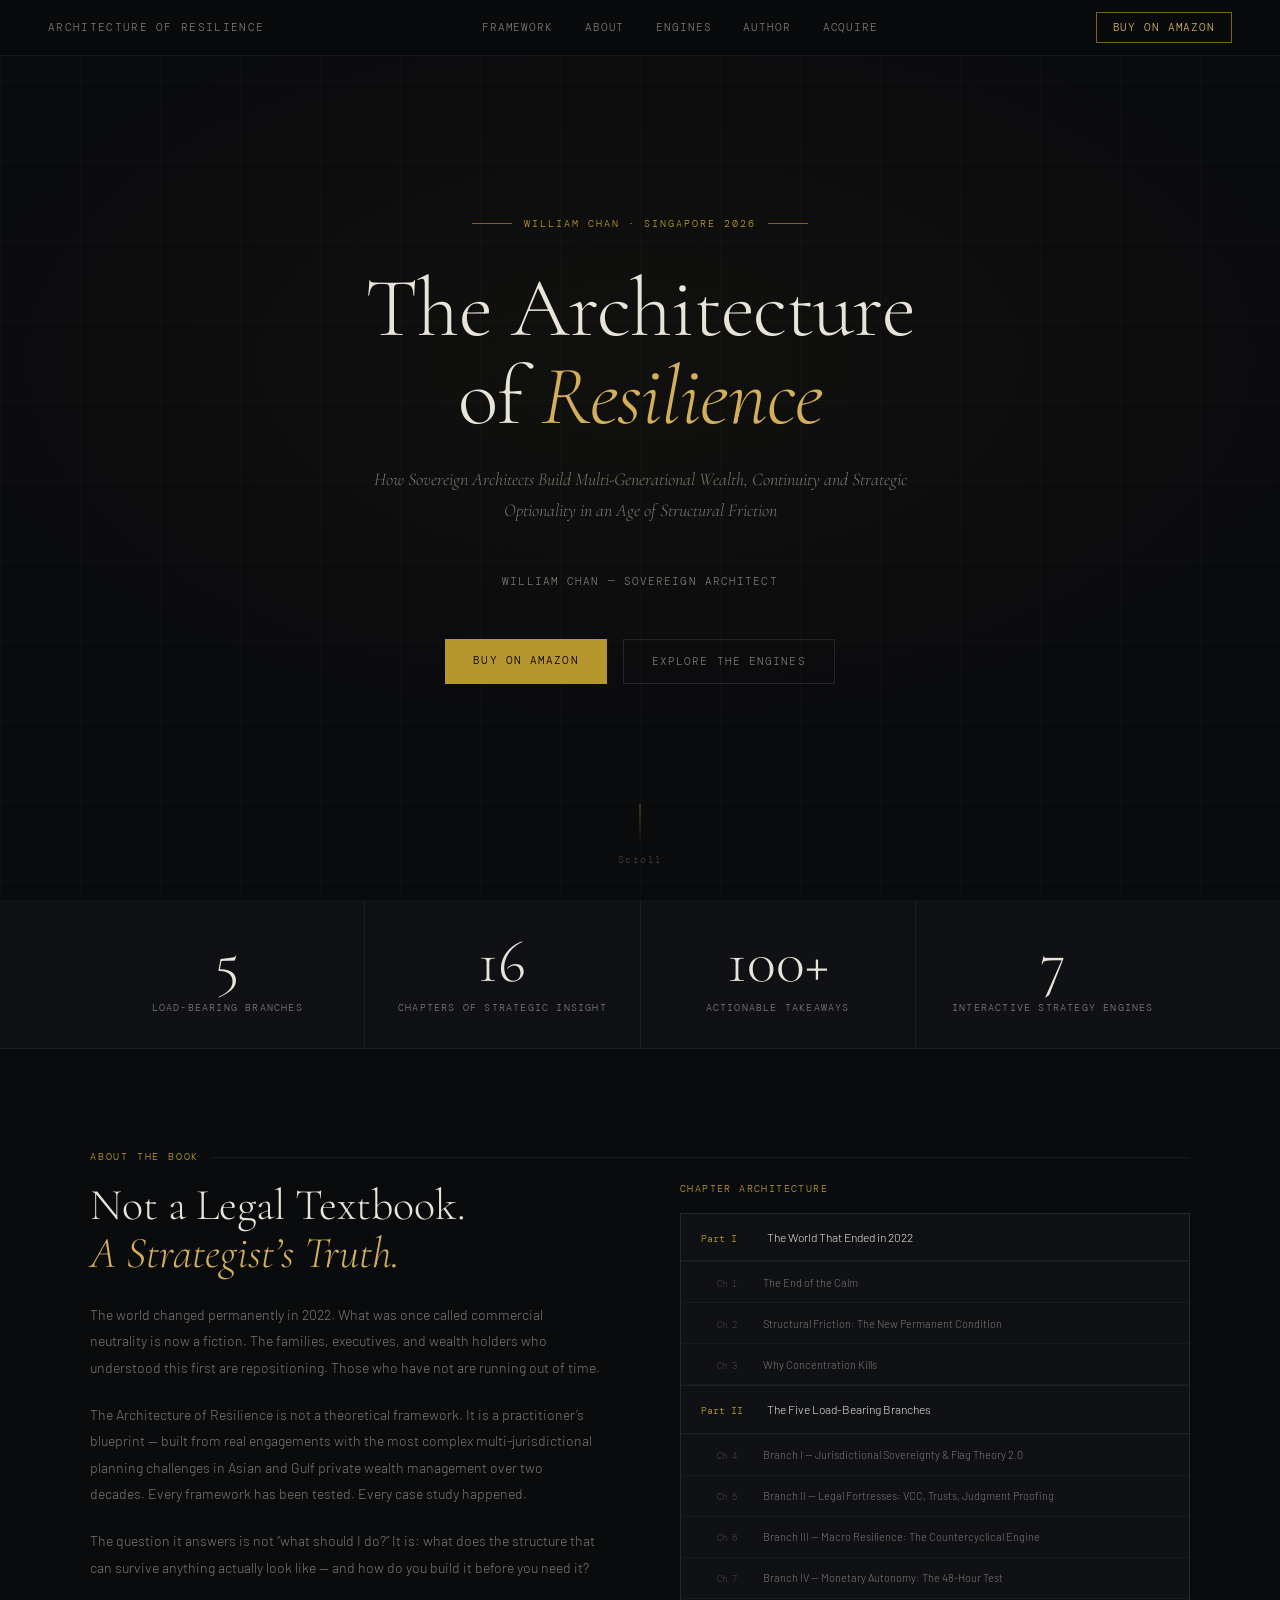
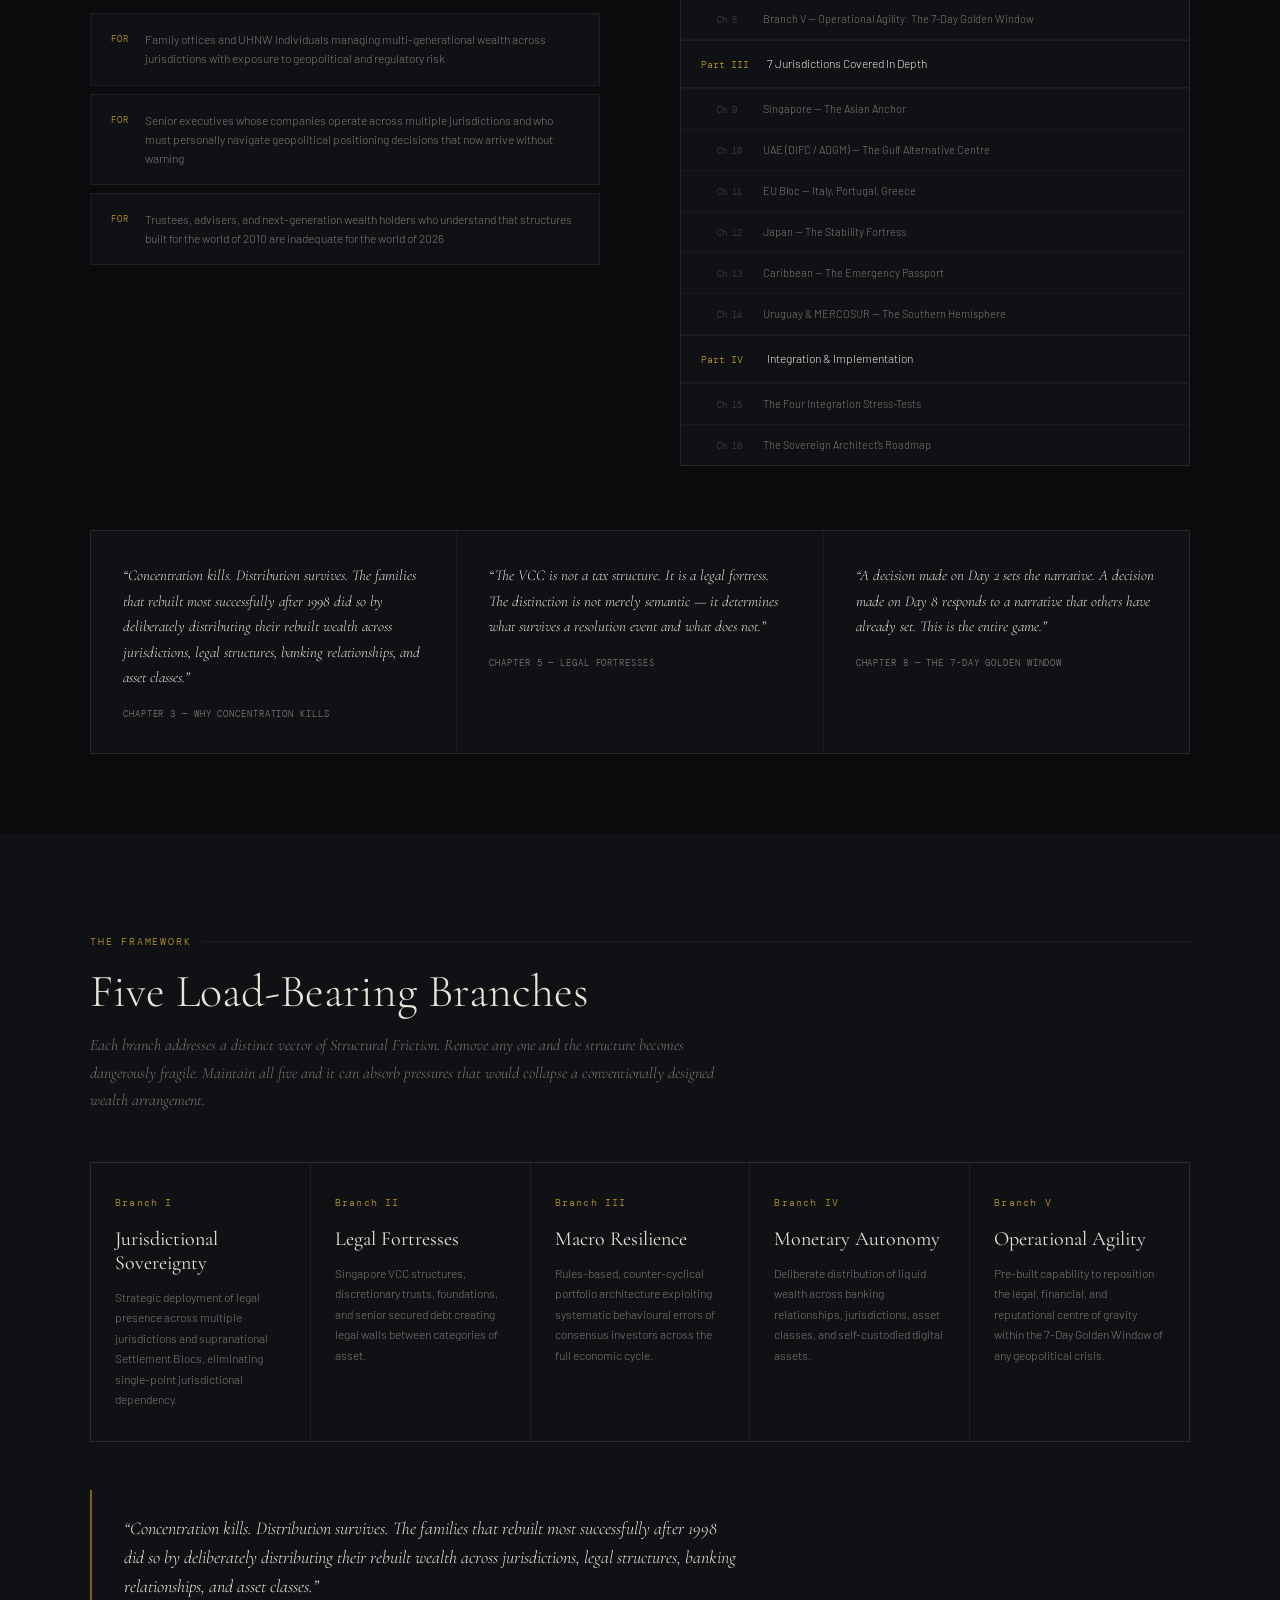
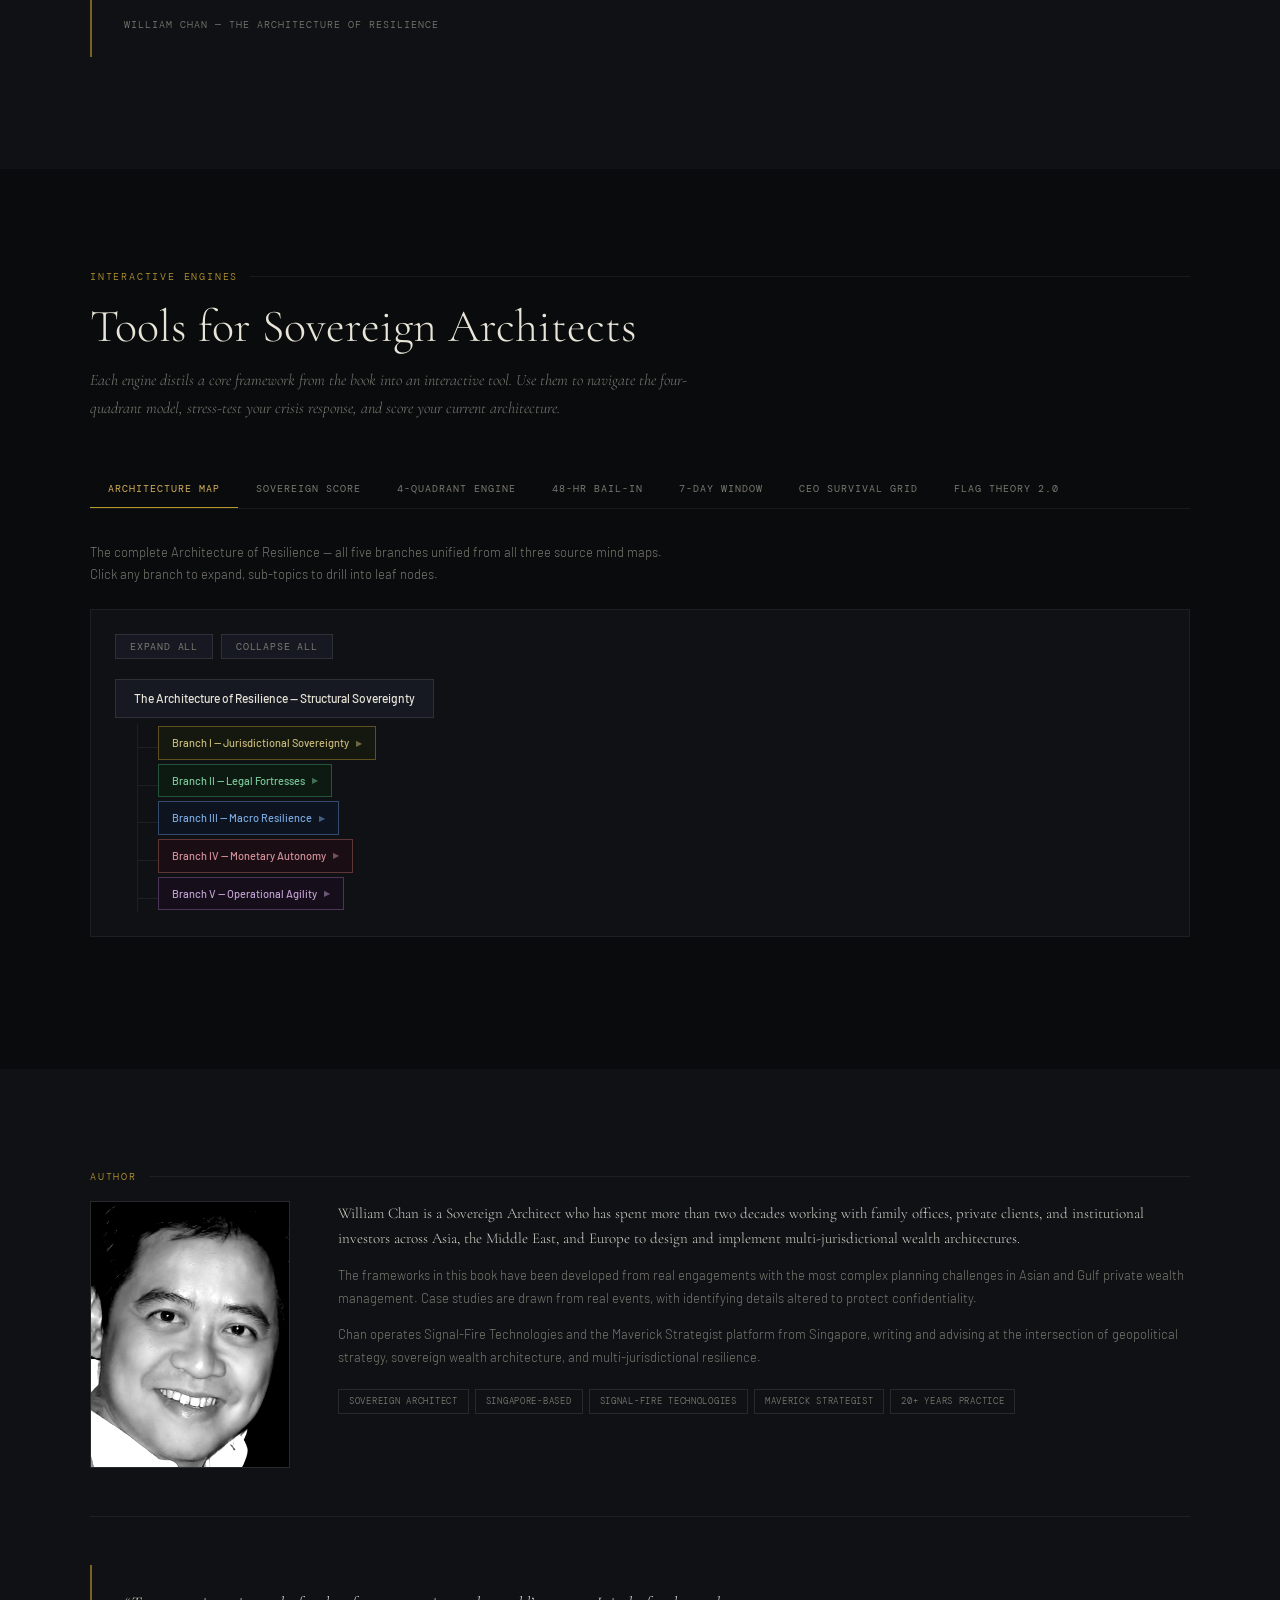
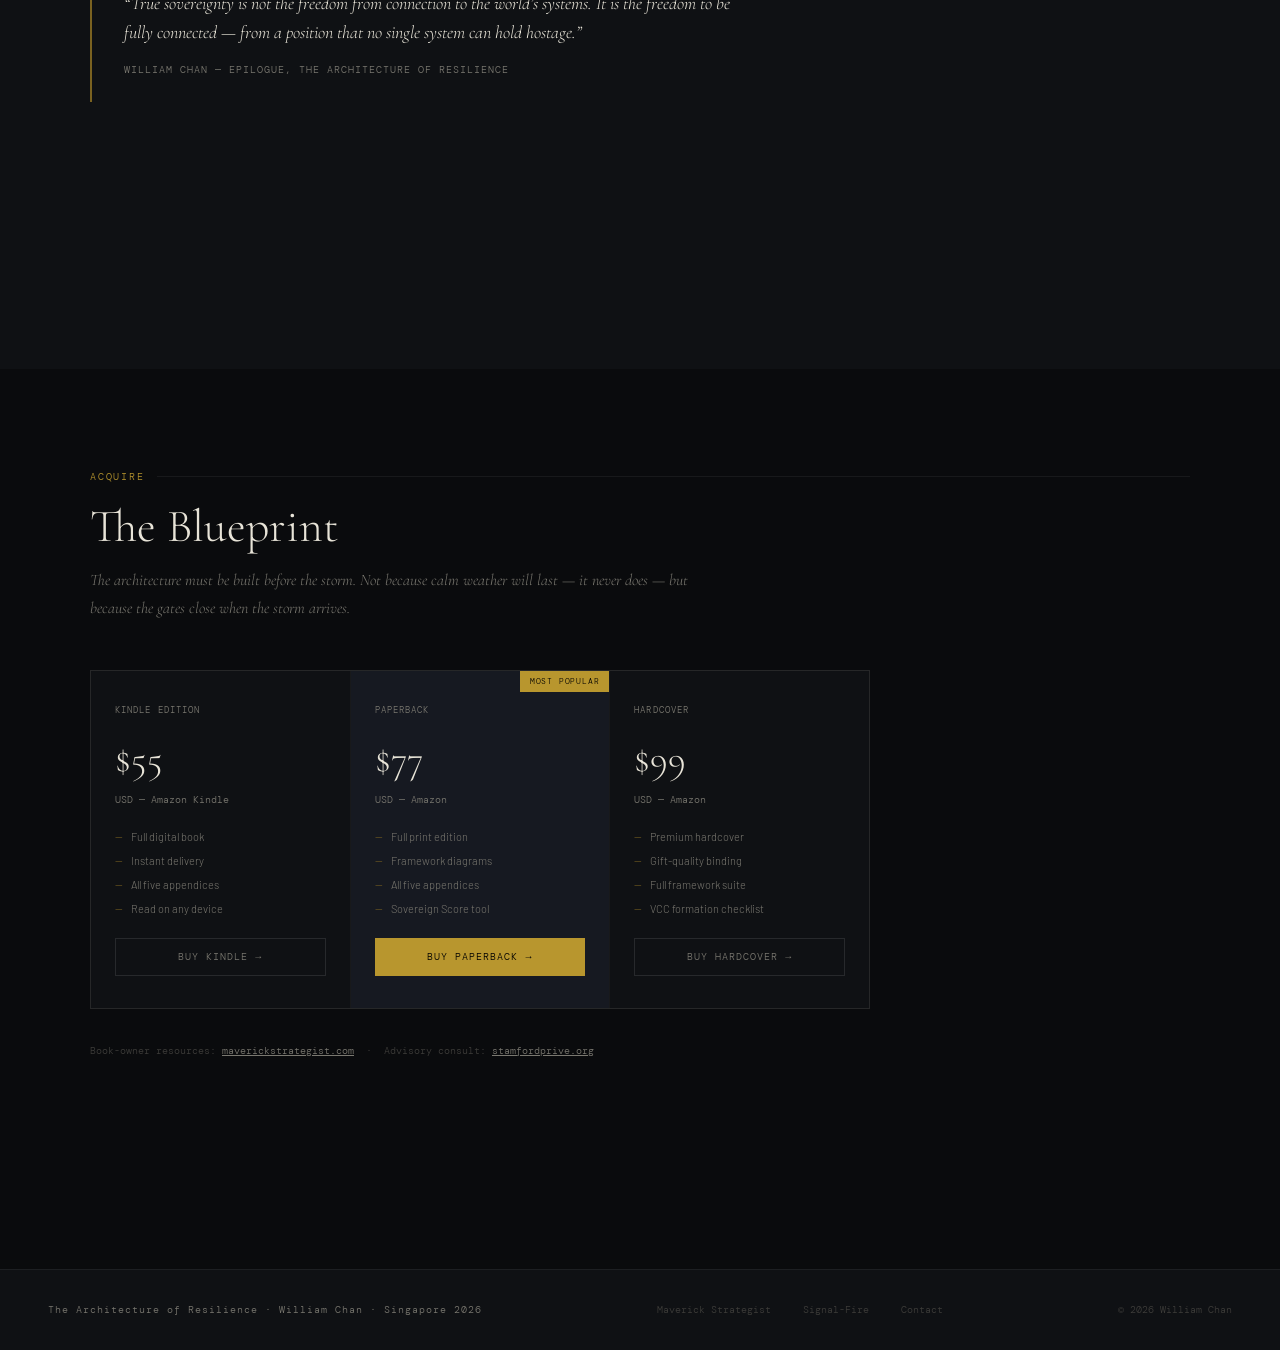
==== architecture/index.html @ 1026d4d5 "Add files via upload" ====
<!DOCTYPE html>
<html lang="en">
<head>
<meta charset="UTF-8">
<meta name="viewport" content="width=device-width, initial-scale=1.0">
<title>The Architecture of Resilience — William Chan</title>
<link href="https://fonts.googleapis.com/css2?family=Cormorant+Garamond:ital,wght@0,300;0,400;0,500;0,600;1,300;1,400&family=DM+Mono:wght@300;400;500&family=Barlow:wght@300;400;500;600&display=swap" rel="stylesheet">
<style>
:root{--bg:#0a0b0d;--surface:#0f1114;--surface2:#161921;--border:rgba(255,255,255,0.06);--border2:rgba(255,255,255,0.10);--text:#d4d0c8;--text-dim:#7a7870;--text-faint:#3e3d3a;--gold:#b8962e;--gold-dim:#7a6220;--gold-light:#d4af5a;--cream:#e8e4d8;--green-light:#3d9e68;--leaf-bg:#0d1a12;--leaf-border:#2a6a44;--leaf-text:#6ec496;--font-serif:"Cormorant Garamond",Georgia,serif;--font-mono:"DM Mono",monospace;--font-sans:"Barlow",sans-serif;}
*{box-sizing:border-box;margin:0;padding:0;}html{scroll-behavior:smooth;}
body{background:var(--bg);color:var(--text);font-family:var(--font-sans);font-weight:300;line-height:1.6;overflow-x:hidden;}
nav{position:fixed;top:0;left:0;right:0;z-index:100;display:flex;align-items:center;justify-content:space-between;padding:0 3rem;height:56px;background:rgba(10,11,13,0.94);backdrop-filter:blur(12px);border-bottom:1px solid var(--border);}
.nav-brand{font-family:var(--font-mono);font-size:11px;color:var(--text-dim);letter-spacing:0.12em;text-transform:uppercase;}
.nav-links{display:flex;gap:2rem;}
.nav-links a{font-size:11px;font-family:var(--font-mono);color:var(--text-dim);text-decoration:none;letter-spacing:0.08em;text-transform:uppercase;transition:color 0.2s;cursor:pointer;}
.nav-links a:hover,.nav-links a.active{color:var(--gold-light);}
.nav-cta{font-size:11px;font-family:var(--font-mono);background:transparent;border:0.5px solid var(--gold-dim);color:var(--gold-light);padding:6px 16px;letter-spacing:0.08em;text-transform:uppercase;cursor:pointer;transition:all 0.2s;text-decoration:none;}
.nav-cta:hover{background:var(--gold);color:#000;}
section{min-height:100vh;padding:100px 3rem 80px;}
.si{max-width:1100px;margin:0 auto;}
#hero{display:flex;align-items:center;justify-content:center;text-align:center;padding:0;position:relative;overflow:hidden;}
.hbg{position:absolute;inset:0;background:radial-gradient(ellipse 80% 60% at 50% 40%,rgba(184,150,46,0.04) 0%,transparent 70%);pointer-events:none;}
.hgrid{position:absolute;inset:0;background-image:linear-gradient(rgba(255,255,255,0.015) 1px,transparent 1px),linear-gradient(90deg,rgba(255,255,255,0.015) 1px,transparent 1px);background-size:80px 80px;pointer-events:none;}
.hc{position:relative;z-index:2;max-width:800px;padding:2rem;}
.hl{font-family:var(--font-mono);font-size:10px;letter-spacing:0.2em;color:var(--gold);text-transform:uppercase;margin-bottom:2rem;display:flex;align-items:center;justify-content:center;gap:12px;}
.hl::before,.hl::after{content:"";display:block;width:40px;height:1px;background:var(--gold-dim);}
h1.ht{font-family:var(--font-serif);font-size:clamp(42px,7vw,84px);font-weight:300;line-height:1.05;color:var(--cream);letter-spacing:-0.01em;margin-bottom:1.5rem;}
h1.ht em{font-style:italic;color:var(--gold-light);}
.hs{font-family:var(--font-serif);font-size:clamp(14px,1.8vw,18px);font-weight:300;color:var(--text-dim);line-height:1.7;max-width:600px;margin:0 auto 3rem;font-style:italic;}
.ha{font-family:var(--font-mono);font-size:11px;color:var(--text-dim);letter-spacing:0.1em;text-transform:uppercase;margin-bottom:3rem;}
.hbtns{display:flex;gap:1rem;justify-content:center;flex-wrap:wrap;}
.btn-p{font-family:var(--font-mono);font-size:11px;letter-spacing:0.1em;text-transform:uppercase;background:var(--gold);color:#000;border:none;padding:13px 28px;cursor:pointer;transition:all 0.2s;text-decoration:none;}
.btn-p:hover{background:var(--gold-light);}
.btn-g{font-family:var(--font-mono);font-size:11px;letter-spacing:0.1em;text-transform:uppercase;background:transparent;color:var(--text-dim);border:0.5px solid var(--border2);padding:13px 28px;cursor:pointer;transition:all 0.2s;text-decoration:none;}
.btn-g:hover{color:var(--text);border-color:var(--text-dim);}
.scue{position:absolute;bottom:2rem;left:50%;transform:translateX(-50%);font-family:var(--font-mono);font-size:10px;color:var(--text-faint);letter-spacing:0.15em;display:flex;flex-direction:column;align-items:center;gap:8px;cursor:pointer;}
.sline{width:1px;height:40px;background:linear-gradient(var(--gold-dim),transparent);}
.eyebrow{font-family:var(--font-mono);font-size:10px;letter-spacing:0.18em;color:var(--gold);text-transform:uppercase;margin-bottom:1rem;display:flex;align-items:center;gap:12px;}
.eyebrow::after{content:"";flex:1;height:1px;background:var(--border);}
.stitle{font-family:var(--font-serif);font-size:clamp(28px,4vw,46px);font-weight:300;color:var(--cream);line-height:1.1;margin-bottom:1rem;}
.ssub{font-family:var(--font-serif);font-size:16px;font-weight:300;font-style:italic;color:var(--text-dim);line-height:1.7;max-width:640px;margin-bottom:3rem;}
#branches{background:var(--surface);}
.bgrid{display:grid;grid-template-columns:repeat(auto-fit,minmax(200px,1fr));gap:1px;background:var(--border);border:1px solid var(--border);}
.bc{background:var(--surface);padding:2rem 1.5rem;transition:background 0.2s;}
.bc:hover{background:var(--surface2);}
.bnum{font-family:var(--font-mono);font-size:10px;color:var(--gold);letter-spacing:0.12em;margin-bottom:1rem;}
.bname{font-family:var(--font-serif);font-size:20px;font-weight:400;color:var(--cream);margin-bottom:0.75rem;line-height:1.2;}
.bdesc{font-size:12px;color:var(--text-dim);line-height:1.7;}
#engines{background:var(--bg);}
.etabs{display:flex;gap:0;margin-bottom:0;border-bottom:1px solid var(--border);overflow-x:auto;}
.etab{font-family:var(--font-mono);font-size:10px;letter-spacing:0.1em;text-transform:uppercase;padding:12px 18px;background:transparent;border:none;color:var(--text-dim);cursor:pointer;white-space:nowrap;border-bottom:2px solid transparent;margin-bottom:-1px;transition:all 0.18s;}
.etab:hover{color:var(--text);}
.etab.active{color:var(--gold-light);border-bottom-color:var(--gold);}
.epanel{display:none;padding:2rem 0;}
.epanel.active{display:block;}
.edesc{font-size:13px;color:var(--text-dim);margin-bottom:1.5rem;max-width:600px;line-height:1.7;}
.mmw{background:var(--surface);border:1px solid var(--border);padding:1.5rem;}
.mmc{display:flex;gap:8px;margin-bottom:1.25rem;}
.mmb{font-family:var(--font-mono);font-size:10px;letter-spacing:0.08em;text-transform:uppercase;padding:5px 14px;background:var(--surface2);border:0.5px solid var(--border2);color:var(--text-dim);cursor:pointer;transition:all 0.15s;}
.mmb:hover{color:var(--text);}
.mmr{display:inline-flex;align-items:center;background:var(--surface2);border:0.5px solid var(--border2);color:var(--cream);font-family:var(--font-sans);font-size:12px;font-weight:500;padding:9px 18px;margin-bottom:6px;}
.mmbr{margin-left:22px;border-left:1px solid rgba(255,255,255,0.06);display:flex;flex-direction:column;}
.br{display:flex;align-items:flex-start;margin:2px 0;}
.hc2{width:20px;height:22px;border-bottom:1px solid rgba(255,255,255,0.06);flex-shrink:0;}
.bb2{display:flex;flex-direction:column;flex:1;}
.bl2{display:inline-flex;align-items:center;gap:7px;padding:7px 13px;font-size:11px;font-weight:500;cursor:pointer;user-select:none;border:0.5px solid transparent;transition:filter 0.15s;align-self:flex-start;white-space:nowrap;}
.bl2:hover{filter:brightness(1.12);}
.chev{font-size:8px;transition:transform 0.2s;opacity:0.5;flex-shrink:0;}
.bl2.open .chev,.sl2.open .chev{transform:rotate(90deg);}
.subs2{display:none;flex-direction:column;margin-left:12px;margin-top:2px;}
.subs2.open{display:flex;}
.sr2{display:flex;align-items:flex-start;margin:2px 0;}
.sc3{width:18px;height:20px;border-bottom:1px solid rgba(255,255,255,0.05);flex-shrink:0;}
.sb2{display:flex;flex-direction:column;flex:1;}
.sl2{display:inline-flex;align-items:center;gap:6px;padding:5px 11px;font-size:11px;font-weight:400;cursor:pointer;user-select:none;border:0.5px solid transparent;transition:opacity 0.15s;align-self:flex-start;white-space:nowrap;opacity:0.85;}
.sl2:hover{opacity:1;}
.lv{display:none;flex-direction:column;margin-left:10px;margin-top:2px;border-left:1px solid #2a6a44;}
.lv.open{display:flex;}
.lr{display:flex;align-items:center;margin:1px 0;}
.lc{width:14px;height:16px;border-bottom:1px solid #2a6a44;flex-shrink:0;}
.ln{background:#0d1a12;color:#6ec496;border:0.5px solid #2a6a44;padding:4px 10px;font-size:10px;font-family:var(--font-mono);white-space:nowrap;}
.ln:hover{background:#162a1e;}
.dgrid{display:grid;grid-template-columns:repeat(auto-fit,minmax(300px,1fr));gap:1px;background:var(--border);border:1px solid var(--border);}
.db{background:var(--surface);padding:1.5rem;}
.dbt{font-family:var(--font-mono);font-size:10px;letter-spacing:0.12em;text-transform:uppercase;color:var(--gold);margin-bottom:1rem;padding-bottom:0.5rem;border-bottom:1px solid var(--border);}
.di{margin-bottom:14px;}
.dil{font-size:11px;color:var(--text-dim);line-height:1.5;margin-bottom:5px;}
.sbw{display:flex;gap:2px;}
.sb3{width:22px;height:22px;font-size:9px;font-family:var(--font-mono);background:var(--surface2);border:0.5px solid var(--border);color:var(--text-dim);cursor:pointer;transition:all 0.12s;}
.sb3:hover{background:var(--surface);color:var(--text);}
.sb3.sel{background:var(--gold);color:#000;border-color:var(--gold);}
.dfooter{margin-top:1.5rem;padding:1.25rem 1.5rem;background:var(--surface);border:1px solid var(--border);display:flex;align-items:flex-start;justify-content:space-between;flex-wrap:wrap;gap:1rem;}
.dtotal{font-family:var(--font-mono);font-size:13px;color:var(--cream);}
.tbar{height:3px;background:var(--border);margin-top:0.75rem;overflow:hidden;width:100%;max-width:320px;}
.tfill{height:100%;background:var(--gold);transition:width 0.4s;width:0%;}
.dtier{font-family:var(--font-mono);font-size:10px;color:var(--text-dim);margin-top:6px;max-width:400px;line-height:1.5;}
.dreset{font-family:var(--font-mono);font-size:10px;letter-spacing:0.08em;text-transform:uppercase;padding:6px 14px;background:transparent;border:0.5px solid var(--border);color:var(--text-dim);cursor:pointer;}
.dreset:hover{color:var(--text);}
.qgrid{display:grid;grid-template-columns:1fr 1fr;gap:1px;background:var(--border);border:1px solid var(--border);max-width:560px;}
.qc{background:var(--surface);padding:1.25rem;cursor:pointer;position:relative;}
.qc:hover,.qc.qa{background:var(--surface2);}
.ql{font-family:var(--font-mono);font-size:9px;letter-spacing:0.1em;text-transform:uppercase;color:var(--text-dim);margin-bottom:0.4rem;}
.qt{font-family:var(--font-serif);font-size:17px;font-weight:400;color:var(--cream);margin-bottom:0.4rem;}
.qd{font-size:11px;color:var(--text-dim);line-height:1.6;display:none;margin-top:0.5rem;}
.qc.qa .qd{display:block;}
.qdot{position:absolute;top:0.75rem;right:0.75rem;width:7px;height:7px;border-radius:50%;background:var(--border2);}
.qc.qa .qdot{background:var(--gold);}
.stbl{margin-top:1.5rem;border:1px solid var(--border);width:100%;border-collapse:collapse;}
.stbl th,.stbl td{padding:8px 12px;font-size:11px;text-align:left;border-bottom:1px solid var(--border);}
.stbl th{font-family:var(--font-mono);font-size:9px;letter-spacing:0.1em;text-transform:uppercase;color:var(--text-dim);background:var(--surface);}
.stbl tr:last-child td{border-bottom:none;}
.sg{color:#3d9e68;}.sa{color:#c8961e;}.sr{color:#b84040;}
.tline{display:flex;flex-direction:column;position:relative;padding-left:2.5rem;}
.tline::before{content:"";position:absolute;left:0;top:0;bottom:0;width:1px;background:var(--border);}
.ti{position:relative;padding:1.25rem 0 1.25rem 1.5rem;border-bottom:1px solid var(--border);cursor:pointer;}
.ti:last-child{border-bottom:none;}
.tdot{position:absolute;left:-2.5rem;top:1.5rem;width:8px;height:8px;background:var(--surface);border:1px solid var(--border2);}
.ti.ta .tdot{background:var(--gold);border-color:var(--gold);}
.ttime{font-family:var(--font-mono);font-size:10px;color:var(--gold);letter-spacing:0.1em;margin-bottom:0.4rem;}
.ttitle{font-size:13px;font-weight:500;color:var(--cream);}
.tbody2{font-size:12px;color:var(--text-dim);line-height:1.7;max-width:560px;display:none;margin-top:0.5rem;}
.tact{margin-top:0.75rem;font-size:11px;font-family:var(--font-mono);color:var(--gold-light);display:none;padding:0.75rem;background:rgba(184,150,46,0.06);border-left:2px solid var(--gold-dim);}
.ti.ta .tbody2,.ti.ta .tact{display:block;}
.wrow{display:flex;gap:1px;background:var(--border);border:1px solid var(--border);overflow-x:auto;}
.dc{flex:1;min-width:90px;background:var(--surface);padding:1rem 0.75rem;cursor:pointer;transition:background 0.15s;}
.dc:hover,.dc.da{background:var(--surface2);}
.dnum{font-family:var(--font-mono);font-size:9px;color:var(--text-dim);letter-spacing:0.1em;text-transform:uppercase;margin-bottom:0.5rem;}
.dph{font-size:11px;font-weight:500;color:var(--text);line-height:1.4;}
.dcost{font-family:var(--font-mono);font-size:9px;margin-top:0.5rem;}
.wdet{padding:1.25rem 1.5rem;background:var(--surface);border:1px solid var(--border);border-top:none;min-height:80px;}
.wdt{font-size:13px;font-weight:500;color:var(--cream);margin-bottom:0.5rem;}
.wdb{font-size:12px;color:var(--text-dim);line-height:1.7;}
.cgrid{display:grid;grid-template-columns:1fr 1fr;gap:1px;background:var(--border);border:1px solid var(--border);max-width:580px;}
.cq{background:var(--surface);padding:1.25rem;cursor:pointer;transition:background 0.15s;}
.cq:hover,.cq.ca{background:var(--surface2);}
.cqt{font-family:var(--font-mono);font-size:9px;letter-spacing:0.1em;text-transform:uppercase;color:var(--text-dim);margin-bottom:0.4rem;}
.cqn{font-family:var(--font-serif);font-size:16px;font-weight:400;color:var(--cream);margin-bottom:0.4rem;}
.cqa{font-size:11px;color:var(--text-dim);line-height:1.5;display:none;margin-top:0.5rem;}
.cq.ca .cqa{display:block;}
.fwrap{display:grid;grid-template-columns:repeat(auto-fit,minmax(180px,1fr));gap:1px;background:var(--border);border:1px solid var(--border);}
.fi{background:var(--surface);padding:1.25rem;cursor:pointer;transition:background 0.15s;}
.fi:hover,.fi.fa{background:var(--surface2);}
.fp{font-family:var(--font-mono);font-size:9px;color:var(--gold);letter-spacing:0.1em;text-transform:uppercase;margin-bottom:0.5rem;}
.fn{font-size:13px;font-weight:500;color:var(--cream);margin-bottom:0.25rem;}
.fd{font-size:11px;color:var(--text-dim);line-height:1.6;display:none;margin-top:0.5rem;}
.fi.fa .fd{display:block;}
.fs{font-family:var(--font-mono);font-size:9px;color:var(--text-faint);margin-top:0.5rem;}
.qb{border-left:2px solid var(--gold-dim);padding:1.5rem 2rem;margin:2rem 0;background:var(--surface);max-width:680px;}
.qt2{font-family:var(--font-serif);font-size:18px;font-weight:300;font-style:italic;color:var(--cream);line-height:1.6;}
.qa2{font-family:var(--font-mono);font-size:10px;color:var(--text-dim);letter-spacing:0.1em;text-transform:uppercase;margin-top:1rem;}
#about{background:var(--surface);}
.agrid{display:grid;grid-template-columns:200px 1fr;gap:3rem;align-items:start;}
.aphoto{width:200px;height:267px;object-fit:cover;object-position:center 8%;filter:grayscale(100%) contrast(1.05);border:1px solid var(--border2);display:block;}
.abody p{font-size:13px;color:var(--text-dim);line-height:1.8;margin-bottom:0.75rem;}
.abody p:first-child{font-size:15px;font-family:var(--font-serif);color:var(--text);line-height:1.7;}
.creds{display:flex;flex-wrap:wrap;gap:6px;margin-top:1.25rem;}
.cred{font-family:var(--font-mono);font-size:9px;letter-spacing:0.08em;padding:4px 10px;border:0.5px solid var(--border2);color:var(--text-dim);text-transform:uppercase;}
#purchase{background:var(--bg);}
.pgrid{display:grid;grid-template-columns:repeat(3,1fr);gap:1px;background:var(--border);border:1px solid var(--border);margin-bottom:2rem;max-width:780px;}
.pt{background:var(--surface);padding:2rem 1.5rem;position:relative;}
.pt.feat{background:var(--surface2);}
.pt.feat::before{content:"MOST POPULAR";position:absolute;top:0;right:0;font-family:var(--font-mono);font-size:8px;letter-spacing:0.1em;color:#000;background:var(--gold);padding:4px 10px;}
.pformat{font-family:var(--font-mono);font-size:9px;letter-spacing:0.12em;text-transform:uppercase;color:var(--text-dim);margin-bottom:0.75rem;}
.pprice{font-family:var(--font-serif);font-size:38px;font-weight:300;color:var(--cream);margin-bottom:0.15rem;}
.pcurr{font-family:var(--font-mono);font-size:10px;color:var(--text-dim);}
.pfeats{margin:1.25rem 0;display:flex;flex-direction:column;gap:0.4rem;}
.pfeat{font-size:11px;color:var(--text-dim);display:flex;gap:8px;align-items:flex-start;}
.pfeat::before{content:"—";color:var(--gold-dim);flex-shrink:0;}
.pcta{display:block;width:100%;font-family:var(--font-mono);font-size:10px;letter-spacing:0.1em;text-transform:uppercase;padding:10px;background:transparent;border:0.5px solid var(--border2);color:var(--text-dim);cursor:pointer;transition:all 0.2s;margin-top:1rem;text-decoration:none;text-align:center;}
.pcta:hover{color:var(--gold-light);border-color:var(--gold-dim);}
.pt.feat .pcta{background:var(--gold);color:#000;border-color:var(--gold);}
.pt.feat .pcta:hover{background:var(--gold-light);}
footer{background:var(--surface);border-top:1px solid var(--border);padding:2rem 3rem;display:flex;align-items:center;justify-content:space-between;flex-wrap:wrap;gap:1rem;}
.fb{font-family:var(--font-mono);font-size:10px;color:var(--text-dim);letter-spacing:0.1em;}
.flinks{display:flex;gap:2rem;}
.flinks a{font-family:var(--font-mono);font-size:10px;color:var(--text-faint);text-decoration:none;transition:color 0.15s;}
.flinks a:hover{color:var(--text-dim);}
.fc{font-family:var(--font-mono);font-size:10px;color:var(--text-faint);}
.divider{height:1px;background:var(--border);margin:3rem 0;}
.axlabel{font-family:var(--font-mono);font-size:9px;color:var(--text-faint);letter-spacing:0.1em;text-transform:uppercase;}
@media(max-width:768px){nav{padding:0 1.2rem;}.nav-links{gap:0.75rem;font-size:9px;}section{padding:90px 1.2rem 60px;}.agrid{grid-template-columns:1fr;}.pgrid{grid-template-columns:1fr;}}
</style>
</head>
<body>
<nav>
  <div class="nav-brand">Architecture of Resilience</div>
  <div class="nav-links">
    <a onclick="goTo('branches')">Framework</a><a href="#" onclick="document.querySelector('[id=about]') && document.querySelector('[id=about]').scrollIntoView({behavior:'smooth'});return false;">About</a>
    <a onclick="goTo('engines')">Engines</a>
    <a onclick="goTo('about')">Author</a>
    <a onclick="goTo('purchase')">Acquire</a>
  </div>
  <a class="nav-cta" href="https://us.amazon.com/dp/B0H3K8H4VQ" target="_blank">Buy on Amazon</a>
</nav>

<section id="hero">
  <div class="hbg"></div><div class="hgrid"></div>
  <div class="hc">
    <div class="hl">William Chan &middot; Singapore 2026</div>
    <h1 class="ht">The Architecture<br>of <em>Resilience</em></h1>
    <p class="hs">How Sovereign Architects Build Multi-Generational Wealth, Continuity and Strategic Optionality in an Age of Structural Friction</p>
    <div class="ha">William Chan &mdash; Sovereign Architect</div>
    <div class="hbtns">
      <a class="btn-p" href="https://us.amazon.com/dp/B0H3K8H4VQ" target="_blank">Buy on Amazon</a>
      <a class="btn-g" href="#engines" onclick="goTo('engines');return false;">Explore the Engines</a>
    </div>
  </div>
  <div class="scue" onclick="goTo('branches')"><div class="sline"></div><span>Scroll</span></div>
</section>

<!-- STATS BAR -->
<div style="background:var(--surface);border-bottom:1px solid var(--border);">
  <div style="max-width:1100px;margin:0 auto;display:grid;grid-template-columns:repeat(4,1fr);gap:1px;background:var(--border);">
    <div style="background:var(--surface);padding:2rem 1.5rem;text-align:center;">
      <div style="font-family:var(--font-serif);font-size:clamp(40px,5vw,60px);font-weight:300;color:var(--cream);line-height:1;">5</div>
      <div style="font-family:var(--font-mono);font-size:10px;letter-spacing:0.12em;text-transform:uppercase;color:var(--text-dim);margin-top:0.5rem;">Load-Bearing Branches</div>
    </div>
    <div style="background:var(--surface);padding:2rem 1.5rem;text-align:center;">
      <div style="font-family:var(--font-serif);font-size:clamp(40px,5vw,60px);font-weight:300;color:var(--cream);line-height:1;">16</div>
      <div style="font-family:var(--font-mono);font-size:10px;letter-spacing:0.12em;text-transform:uppercase;color:var(--text-dim);margin-top:0.5rem;">Chapters of Strategic Insight</div>
    </div>
    <div style="background:var(--surface);padding:2rem 1.5rem;text-align:center;">
      <div style="font-family:var(--font-serif);font-size:clamp(40px,5vw,60px);font-weight:300;color:var(--cream);line-height:1;">100+</div>
      <div style="font-family:var(--font-mono);font-size:10px;letter-spacing:0.12em;text-transform:uppercase;color:var(--text-dim);margin-top:0.5rem;">Actionable Takeaways</div>
    </div>
    <div style="background:var(--surface);padding:2rem 1.5rem;text-align:center;">
      <div style="font-family:var(--font-serif);font-size:clamp(40px,5vw,60px);font-weight:300;color:var(--cream);line-height:1;">7</div>
      <div style="font-family:var(--font-mono);font-size:10px;letter-spacing:0.12em;text-transform:uppercase;color:var(--text-dim);margin-top:0.5rem;">Interactive Strategy Engines</div>
    </div>
  </div>
</div>

<!-- ABOUT THE BOOK -->
<section style="background:var(--bg);padding:100px 3rem 80px;">
  <div class="si">
    <div class="eyebrow">About the Book</div>
    <div style="display:grid;grid-template-columns:1fr 1fr;gap:5rem;align-items:start;">
      <div>
        <h2 style="font-family:var(--font-serif);font-size:clamp(28px,4vw,44px);font-weight:300;color:var(--cream);line-height:1.1;margin-bottom:1.5rem;">Not a Legal Textbook.<br><em style="font-style:italic;color:var(--gold-light);">A Strategist&rsquo;s Truth.</em></h2>
        <p style="font-size:14px;color:var(--text-dim);line-height:1.9;margin-bottom:1.25rem;">The world changed permanently in 2022. What was once called commercial neutrality is now a fiction. The families, executives, and wealth holders who understood this first are repositioning. Those who have not are running out of time.</p>
        <p style="font-size:14px;color:var(--text-dim);line-height:1.9;margin-bottom:1.25rem;">The Architecture of Resilience is not a theoretical framework. It is a practitioner&rsquo;s blueprint &mdash; built from real engagements with the most complex multi-jurisdictional planning challenges in Asian and Gulf private wealth management over two decades. Every framework has been tested. Every case study happened.</p>
        <p style="font-size:14px;color:var(--text-dim);line-height:1.9;margin-bottom:2rem;">The question it answers is not &ldquo;what should I do?&rdquo; It is: what does the structure that can survive anything actually look like &mdash; and how do you build it before you need it?</p>
        <div style="display:flex;flex-direction:column;gap:8px;">
          <div style="display:flex;align-items:flex-start;gap:1rem;padding:1rem 1.25rem;background:var(--surface);border:1px solid var(--border);">
            <span style="font-family:var(--font-mono);font-size:9px;color:var(--gold);letter-spacing:0.1em;text-transform:uppercase;flex-shrink:0;margin-top:2px;">For</span>
            <span style="font-size:12px;color:var(--text-dim);line-height:1.6;">Family offices and UHNW individuals managing multi-generational wealth across jurisdictions with exposure to geopolitical and regulatory risk</span>
          </div>
          <div style="display:flex;align-items:flex-start;gap:1rem;padding:1rem 1.25rem;background:var(--surface);border:1px solid var(--border);">
            <span style="font-family:var(--font-mono);font-size:9px;color:var(--gold);letter-spacing:0.1em;text-transform:uppercase;flex-shrink:0;margin-top:2px;">For</span>
            <span style="font-size:12px;color:var(--text-dim);line-height:1.6;">Senior executives whose companies operate across multiple jurisdictions and who must personally navigate geopolitical positioning decisions that now arrive without warning</span>
          </div>
          <div style="display:flex;align-items:flex-start;gap:1rem;padding:1rem 1.25rem;background:var(--surface);border:1px solid var(--border);">
            <span style="font-family:var(--font-mono);font-size:9px;color:var(--gold);letter-spacing:0.1em;text-transform:uppercase;flex-shrink:0;margin-top:2px;">For</span>
            <span style="font-size:12px;color:var(--text-dim);line-height:1.6;">Trustees, advisers, and next-generation wealth holders who understand that structures built for the world of 2010 are inadequate for the world of 2026</span>
          </div>
        </div>
      </div>
      <div>
        <div style="font-family:var(--font-mono);font-size:10px;letter-spacing:0.14em;text-transform:uppercase;color:var(--gold);margin-bottom:1rem;">Chapter Architecture</div>
        <div style="display:flex;flex-direction:column;gap:1px;background:var(--border);border:1px solid var(--border);">
          <div style="background:var(--surface);padding:0.85rem 1.25rem;display:flex;gap:1rem;align-items:baseline;border-bottom:1px solid var(--border);">
            <span style="font-family:var(--font-mono);font-size:10px;color:var(--gold);flex-shrink:0;min-width:50px;">Part I</span>
            <span style="font-size:12px;color:var(--cream);">The World That Ended in 2022</span>
          </div>
          <div style="background:var(--surface);padding:0.7rem 1.25rem 0.7rem 2.25rem;display:flex;gap:1rem;align-items:baseline;">
            <span style="font-family:var(--font-mono);font-size:9px;color:var(--text-faint);flex-shrink:0;min-width:30px;">Ch 1</span>
            <span style="font-size:11px;color:var(--text-dim);">The End of the Calm</span>
          </div>
          <div style="background:var(--surface);padding:0.7rem 1.25rem 0.7rem 2.25rem;display:flex;gap:1rem;align-items:baseline;">
            <span style="font-family:var(--font-mono);font-size:9px;color:var(--text-faint);flex-shrink:0;min-width:30px;">Ch 2</span>
            <span style="font-size:11px;color:var(--text-dim);">Structural Friction: The New Permanent Condition</span>
          </div>
          <div style="background:var(--surface);padding:0.7rem 1.25rem 0.7rem 2.25rem;display:flex;gap:1rem;align-items:baseline;">
            <span style="font-family:var(--font-mono);font-size:9px;color:var(--text-faint);flex-shrink:0;min-width:30px;">Ch 3</span>
            <span style="font-size:11px;color:var(--text-dim);">Why Concentration Kills</span>
          </div>
          <div style="background:var(--surface);padding:0.85rem 1.25rem;display:flex;gap:1rem;align-items:baseline;border-top:1px solid var(--border);border-bottom:1px solid var(--border);">
            <span style="font-family:var(--font-mono);font-size:10px;color:var(--gold);flex-shrink:0;min-width:50px;">Part II</span>
            <span style="font-size:12px;color:var(--cream);">The Five Load-Bearing Branches</span>
          </div>
          <div style="background:var(--surface);padding:0.7rem 1.25rem 0.7rem 2.25rem;display:flex;gap:1rem;align-items:baseline;">
            <span style="font-family:var(--font-mono);font-size:9px;color:var(--text-faint);flex-shrink:0;min-width:30px;">Ch 4</span>
            <span style="font-size:11px;color:var(--text-dim);">Branch I &mdash; Jurisdictional Sovereignty &amp; Flag Theory 2.0</span>
          </div>
          <div style="background:var(--surface);padding:0.7rem 1.25rem 0.7rem 2.25rem;display:flex;gap:1rem;align-items:baseline;">
            <span style="font-family:var(--font-mono);font-size:9px;color:var(--text-faint);flex-shrink:0;min-width:30px;">Ch 5</span>
            <span style="font-size:11px;color:var(--text-dim);">Branch II &mdash; Legal Fortresses: VCC, Trusts, Judgment Proofing</span>
          </div>
          <div style="background:var(--surface);padding:0.7rem 1.25rem 0.7rem 2.25rem;display:flex;gap:1rem;align-items:baseline;">
            <span style="font-family:var(--font-mono);font-size:9px;color:var(--text-faint);flex-shrink:0;min-width:30px;">Ch 6</span>
            <span style="font-size:11px;color:var(--text-dim);">Branch III &mdash; Macro Resilience: The Countercyclical Engine</span>
          </div>
          <div style="background:var(--surface);padding:0.7rem 1.25rem 0.7rem 2.25rem;display:flex;gap:1rem;align-items:baseline;">
            <span style="font-family:var(--font-mono);font-size:9px;color:var(--text-faint);flex-shrink:0;min-width:30px;">Ch 7</span>
            <span style="font-size:11px;color:var(--text-dim);">Branch IV &mdash; Monetary Autonomy: The 48-Hour Test</span>
          </div>
          <div style="background:var(--surface);padding:0.7rem 1.25rem 0.7rem 2.25rem;display:flex;gap:1rem;align-items:baseline;">
            <span style="font-family:var(--font-mono);font-size:9px;color:var(--text-faint);flex-shrink:0;min-width:30px;">Ch 8</span>
            <span style="font-size:11px;color:var(--text-dim);">Branch V &mdash; Operational Agility: The 7-Day Golden Window</span>
          </div>
          <div style="background:var(--surface);padding:0.85rem 1.25rem;display:flex;gap:1rem;align-items:baseline;border-top:1px solid var(--border);border-bottom:1px solid var(--border);">
            <span style="font-family:var(--font-mono);font-size:10px;color:var(--gold);flex-shrink:0;min-width:50px;">Part III</span>
            <span style="font-size:12px;color:var(--cream);">7 Jurisdictions Covered In Depth</span>
          </div>
          <div style="background:var(--surface);padding:0.7rem 1.25rem 0.7rem 2.25rem;display:flex;gap:1rem;align-items:baseline;">
            <span style="font-family:var(--font-mono);font-size:9px;color:var(--text-faint);flex-shrink:0;min-width:30px;">Ch 9</span>
            <span style="font-size:11px;color:var(--text-dim);">Singapore &mdash; The Asian Anchor</span>
          </div>
          <div style="background:var(--surface);padding:0.7rem 1.25rem 0.7rem 2.25rem;display:flex;gap:1rem;align-items:baseline;">
            <span style="font-family:var(--font-mono);font-size:9px;color:var(--text-faint);flex-shrink:0;min-width:30px;">Ch 10</span>
            <span style="font-size:11px;color:var(--text-dim);">UAE (DIFC / ADGM) &mdash; The Gulf Alternative Centre</span>
          </div>
          <div style="background:var(--surface);padding:0.7rem 1.25rem 0.7rem 2.25rem;display:flex;gap:1rem;align-items:baseline;">
            <span style="font-family:var(--font-mono);font-size:9px;color:var(--text-faint);flex-shrink:0;min-width:30px;">Ch 11</span>
            <span style="font-size:11px;color:var(--text-dim);">EU Bloc &mdash; Italy, Portugal, Greece</span>
          </div>
          <div style="background:var(--surface);padding:0.7rem 1.25rem 0.7rem 2.25rem;display:flex;gap:1rem;align-items:baseline;">
            <span style="font-family:var(--font-mono);font-size:9px;color:var(--text-faint);flex-shrink:0;min-width:30px;">Ch 12</span>
            <span style="font-size:11px;color:var(--text-dim);">Japan &mdash; The Stability Fortress</span>
          </div>
          <div style="background:var(--surface);padding:0.7rem 1.25rem 0.7rem 2.25rem;display:flex;gap:1rem;align-items:baseline;">
            <span style="font-family:var(--font-mono);font-size:9px;color:var(--text-faint);flex-shrink:0;min-width:30px;">Ch 13</span>
            <span style="font-size:11px;color:var(--text-dim);">Caribbean &mdash; The Emergency Passport</span>
          </div>
          <div style="background:var(--surface);padding:0.7rem 1.25rem 0.7rem 2.25rem;display:flex;gap:1rem;align-items:baseline;">
            <span style="font-family:var(--font-mono);font-size:9px;color:var(--text-faint);flex-shrink:0;min-width:30px;">Ch 14</span>
            <span style="font-size:11px;color:var(--text-dim);">Uruguay &amp; MERCOSUR &mdash; The Southern Hemisphere</span>
          </div>
          <div style="background:var(--surface);padding:0.85rem 1.25rem;display:flex;gap:1rem;align-items:baseline;border-top:1px solid var(--border);border-bottom:1px solid var(--border);">
            <span style="font-family:var(--font-mono);font-size:10px;color:var(--gold);flex-shrink:0;min-width:50px;">Part IV</span>
            <span style="font-size:12px;color:var(--cream);">Integration &amp; Implementation</span>
          </div>
          <div style="background:var(--surface);padding:0.7rem 1.25rem 0.7rem 2.25rem;display:flex;gap:1rem;align-items:baseline;">
            <span style="font-family:var(--font-mono);font-size:9px;color:var(--text-faint);flex-shrink:0;min-width:30px;">Ch 15</span>
            <span style="font-size:11px;color:var(--text-dim);">The Four Integration Stress-Tests</span>
          </div>
          <div style="background:var(--surface);padding:0.7rem 1.25rem 0.7rem 2.25rem;display:flex;gap:1rem;align-items:baseline;">
            <span style="font-family:var(--font-mono);font-size:9px;color:var(--text-faint);flex-shrink:0;min-width:30px;">Ch 16</span>
            <span style="font-size:11px;color:var(--text-dim);">The Sovereign Architect&rsquo;s Roadmap</span>
          </div>
        </div>
      </div>
    </div>

    <!-- PULL QUOTES -->
    <div style="display:grid;grid-template-columns:repeat(3,1fr);gap:1px;background:var(--border);border:1px solid var(--border);margin-top:4rem;">
      <div style="background:var(--surface);padding:2rem;">
        <div style="font-family:var(--font-serif);font-size:15px;font-weight:300;font-style:italic;color:var(--cream);line-height:1.7;margin-bottom:1rem;">&ldquo;Concentration kills. Distribution survives. The families that rebuilt most successfully after 1998 did so by deliberately distributing their rebuilt wealth across jurisdictions, legal structures, banking relationships, and asset classes.&rdquo;</div>
        <div style="font-family:var(--font-mono);font-size:9px;color:var(--text-dim);letter-spacing:0.1em;text-transform:uppercase;">Chapter 3 &mdash; Why Concentration Kills</div>
      </div>
      <div style="background:var(--surface);padding:2rem;">
        <div style="font-family:var(--font-serif);font-size:15px;font-weight:300;font-style:italic;color:var(--cream);line-height:1.7;margin-bottom:1rem;">&ldquo;The VCC is not a tax structure. It is a legal fortress. The distinction is not merely semantic &mdash; it determines what survives a resolution event and what does not.&rdquo;</div>
        <div style="font-family:var(--font-mono);font-size:9px;color:var(--text-dim);letter-spacing:0.1em;text-transform:uppercase;">Chapter 5 &mdash; Legal Fortresses</div>
      </div>
      <div style="background:var(--surface);padding:2rem;">
        <div style="font-family:var(--font-serif);font-size:15px;font-weight:300;font-style:italic;color:var(--cream);line-height:1.7;margin-bottom:1rem;">&ldquo;A decision made on Day 2 sets the narrative. A decision made on Day 8 responds to a narrative that others have already set. This is the entire game.&rdquo;</div>
        <div style="font-family:var(--font-mono);font-size:9px;color:var(--text-dim);letter-spacing:0.1em;text-transform:uppercase;">Chapter 8 &mdash; The 7-Day Golden Window</div>
      </div>
    </div>
  </div>
</section>

<section id="branches">
  <div class="si">
    <div class="eyebrow">The Framework</div>
    <h2 class="stitle">Five Load-Bearing Branches</h2>
    <p class="ssub">Each branch addresses a distinct vector of Structural Friction. Remove any one and the structure becomes dangerously fragile. Maintain all five and it can absorb pressures that would collapse a conventionally designed wealth arrangement.</p>
    <div class="bgrid">
      <div class="bc"><div class="bnum">Branch I</div><div class="bname">Jurisdictional Sovereignty</div><div class="bdesc">Strategic deployment of legal presence across multiple jurisdictions and supranational Settlement Blocs, eliminating single-point jurisdictional dependency.</div></div>
      <div class="bc"><div class="bnum">Branch II</div><div class="bname">Legal Fortresses</div><div class="bdesc">Singapore VCC structures, discretionary trusts, foundations, and senior secured debt creating legal walls between categories of asset.</div></div>
      <div class="bc"><div class="bnum">Branch III</div><div class="bname">Macro Resilience</div><div class="bdesc">Rules-based, counter-cyclical portfolio architecture exploiting systematic behavioural errors of consensus investors across the full economic cycle.</div></div>
      <div class="bc"><div class="bnum">Branch IV</div><div class="bname">Monetary Autonomy</div><div class="bdesc">Deliberate distribution of liquid wealth across banking relationships, jurisdictions, asset classes, and self-custodied digital assets.</div></div>
      <div class="bc"><div class="bnum">Branch V</div><div class="bname">Operational Agility</div><div class="bdesc">Pre-built capability to reposition the legal, financial, and reputational centre of gravity within the 7-Day Golden Window of any geopolitical crisis.</div></div>
    </div>
    <div class="qb" style="margin-top:3rem;">
      <div class="qt2">&ldquo;Concentration kills. Distribution survives. The families that rebuilt most successfully after 1998 did so by deliberately distributing their rebuilt wealth across jurisdictions, legal structures, banking relationships, and asset classes.&rdquo;</div>
      <div class="qa2">William Chan &mdash; The Architecture of Resilience</div>
    </div>
  </div>
</section>

<section id="engines">
  <div class="si">
    <div class="eyebrow">Interactive Engines</div>
    <h2 class="stitle">Tools for Sovereign Architects</h2>
    <p class="ssub">Each engine distils a core framework from the book into an interactive tool. Use them to navigate the four-quadrant model, stress-test your crisis response, and score your current architecture.</p>
    <div class="etabs">
      <button class="etab active" onclick="showE('mindmap',this)">Architecture Map</button>
      <button class="etab" onclick="showE('sovereign',this)">Sovereign Score</button>
      <button class="etab" onclick="showE('quadrant',this)">4-Quadrant Engine</button>
      <button class="etab" onclick="showE('bailin',this)">48-Hr Bail-In</button>
      <button class="etab" onclick="showE('goldenwindow',this)">7-Day Window</button>
      <button class="etab" onclick="showE('ceosurvival',this)">CEO Survival Grid</button>
      <button class="etab" onclick="showE('flagmap',this)">Flag Theory 2.0</button>
    </div>

    <div class="epanel active" id="panel-mindmap">
      <div class="edesc">The complete Architecture of Resilience &mdash; all five branches unified from all three source mind maps. Click any branch to expand, sub-topics to drill into leaf nodes.</div>
      <div class="mmw"><div class="mmc"><button class="mmb" onclick="mmAll(true)">Expand All</button><button class="mmb" onclick="mmAll(false)">Collapse All</button></div>
      <div class="mmr">The Architecture of Resilience &mdash; Structural Sovereignty</div>
      <div class="mmbr" id="mmbr"></div></div>
    </div>

    <div class="epanel" id="panel-sovereign">
      <div class="edesc">Rate each element of your architecture from 0&ndash;5. Your total reveals your tier and the priority action. Conduct this annually with your advisory team.</div>
      <div class="dgrid" id="dgrid"></div>
      <div class="dfooter">
        <div style="flex:1;">
          <div class="dtotal" id="dtotal">Score: 0 / 100</div>
          <div class="tbar"><div class="tfill" id="tfill"></div></div>
          <div class="dtier" id="dtier">Rate the items above to reveal your tier and priority action.</div>
        </div>
        <button class="dreset" onclick="resetD()">Reset</button>
      </div>
    </div>

    <div class="epanel" id="panel-quadrant">
      <div class="edesc">The four-quadrant economic engine maps every macroeconomic environment onto two variables: growth direction and inflation direction. Click any quadrant to see the allocation signal.</div>
      <div style="display:flex;gap:2.5rem;flex-wrap:wrap;align-items:flex-start;">
        <div>
          <div class="axlabel" style="text-align:center;margin-bottom:6px;">&#8593; Rising Inflation &nbsp;&nbsp;&nbsp;&nbsp;&nbsp;&nbsp;&nbsp;&nbsp;&nbsp;&nbsp;&nbsp;&nbsp;&nbsp;&nbsp; Falling Inflation &#8595;</div>
          <div class="qgrid" id="qgrid"></div>
          <div style="display:flex;justify-content:space-between;margin-top:6px;max-width:560px;"><span class="axlabel">&#8592; Falling Growth</span><span class="axlabel">Rising Growth &#8594;</span></div>
        </div>
        <div style="flex:1;min-width:240px;">
          <table class="stbl">
            <thead><tr><th>HY Spread</th><th>Yield Curve</th><th>Signal</th></tr></thead>
            <tbody>
              <tr><td>&lt; 300bps</td><td>Steep</td><td class="sg">Q1/Q4 &mdash; Overweight Equities</td></tr>
              <tr><td>&lt; 300bps</td><td>Flat/Inverted</td><td class="sa">Add Commodities / Gold</td></tr>
              <tr><td>300&ndash;600bps</td><td>Any</td><td class="sa">Reduce Risk / Build Cash</td></tr>
              <tr><td>&gt; 600bps</td><td>Steepening</td><td class="sg">DEPLOY &mdash; HY Credit &amp; Small Cap</td></tr>
              <tr><td>&gt; 600bps</td><td>Inverted</td><td class="sr">MAX COUNTER-CYCLICAL ENTRY</td></tr>
            </tbody>
          </table>
        </div>
      </div>
    </div>

    <div class="epanel" id="panel-bailin">
      <div class="edesc">What happens in the 48 hours following a major bank resolution announcement. Click each phase to expand.</div>
      <div class="tline" id="tline"></div>
    </div>

    <div class="epanel" id="panel-goldenwindow">
      <div class="edesc">A decision made on Day 2 sets the narrative. A decision made on Day 8 responds to a narrative others have set. Click each day to see what must happen and the cost of delay.</div>
      <div class="wrow" id="wrow"></div>
      <div class="wdet" id="wdet"><div class="wdt">Select a day above</div><div class="wdb">Click any day to see the required actions and cost of delay.</div></div>
    </div>

    <div class="epanel" id="panel-ceosurvival">
      <div class="edesc">Map your significant business relationships onto the CEO Survival Grid before any crisis. Click each quadrant to see the prescribed strategic response.</div>
      <div class="axlabel" style="text-align:center;margin-bottom:6px;">Supply Chain Dependency &#8594;</div>
      <div class="cgrid" id="cgrid"></div>
      <div style="display:flex;justify-content:space-between;margin-top:6px;max-width:580px;"><span class="axlabel">&#8592; Low</span><span class="axlabel">High &#8594;</span></div>
    </div>

    <div class="epanel" id="panel-flagmap">
      <div class="edesc">Flag Theory 2.0 replaces flags of convenience with genuine legal platforms. Click any platform for structure and entry details.</div>
      <div class="fwrap" id="fwrap"></div>
    </div>
  </div>
</section>

<section id="about">
  <div class="si">
    <div class="eyebrow">Author</div>
    <div class="agrid">
      <div><img class="aphoto" src="[data-uri]" alt="William Chan"></div>
      <div class="abody">
        <p>William Chan is a Sovereign Architect who has spent more than two decades working with family offices, private clients, and institutional investors across Asia, the Middle East, and Europe to design and implement multi-jurisdictional wealth architectures.</p>
        <p>The frameworks in this book have been developed from real engagements with the most complex planning challenges in Asian and Gulf private wealth management. Case studies are drawn from real events, with identifying details altered to protect confidentiality.</p>
        <p>Chan operates Signal-Fire Technologies and the Maverick Strategist platform from Singapore, writing and advising at the intersection of geopolitical strategy, sovereign wealth architecture, and multi-jurisdictional resilience.</p>
        <div class="creds">
          <span class="cred">Sovereign Architect</span><span class="cred">Singapore-based</span><span class="cred">Signal-Fire Technologies</span><span class="cred">Maverick Strategist</span><span class="cred">20+ Years Practice</span>
        </div>
      </div>
    </div>
    <div class="divider"></div>
    <div class="qb">
      <div class="qt2">&ldquo;True sovereignty is not the freedom from connection to the world&rsquo;s systems. It is the freedom to be fully connected &mdash; from a position that no single system can hold hostage.&rdquo;</div>
      <div class="qa2">William Chan &mdash; Epilogue, The Architecture of Resilience</div>
    </div>
  </div>
</section>

<section id="purchase">
  <div class="si">
    <div class="eyebrow">Acquire</div>
    <h2 class="stitle">The Blueprint</h2>
    <p class="ssub">The architecture must be built before the storm. Not because calm weather will last &mdash; it never does &mdash; but because the gates close when the storm arrives.</p>
    <div class="pgrid">
      <div class="pt">
        <div class="pformat">Kindle Edition</div>
        <div class="pprice">$55</div>
        <div class="pcurr">USD &mdash; Amazon Kindle</div>
        <div class="pfeats"><div class="pfeat">Full digital book</div><div class="pfeat">Instant delivery</div><div class="pfeat">All five appendices</div><div class="pfeat">Read on any device</div></div>
        <a class="pcta" href="https://us.amazon.com/dp/B0H3K8H4VQ" target="_blank">Buy Kindle &rarr;</a>
      </div>
      <div class="pt feat">
        <div class="pformat">Paperback</div>
        <div class="pprice">$77</div>
        <div class="pcurr">USD &mdash; Amazon</div>
        <div class="pfeats"><div class="pfeat">Full print edition</div><div class="pfeat">Framework diagrams</div><div class="pfeat">All five appendices</div><div class="pfeat">Sovereign Score tool</div></div>
        <a class="pcta" href="https://us.amazon.com/dp/B0H3K8H4VQ" target="_blank">Buy Paperback &rarr;</a>
      </div>
      <div class="pt">
        <div class="pformat">Hardcover</div>
        <div class="pprice">$99</div>
        <div class="pcurr">USD &mdash; Amazon</div>
        <div class="pfeats"><div class="pfeat">Premium hardcover</div><div class="pfeat">Gift-quality binding</div><div class="pfeat">Full framework suite</div><div class="pfeat">VCC formation checklist</div></div>
        <a class="pcta" href="https://us.amazon.com/dp/B0H3K8H4VQ" target="_blank">Buy Hardcover &rarr;</a>
      </div>
    </div>
    <div style="font-family:var(--font-mono);font-size:10px;color:var(--text-faint);line-height:2;">
      Book-owner resources: <a href="https://maverickstrategist.com" style="color:var(--text-dim);">maverickstrategist.com</a> &nbsp;&middot;&nbsp; Advisory consult: <a href="https://stamfordprive.org" style="color:var(--text-dim);">stamfordprive.org</a>
    </div>
  </div>
</section>

<footer>
  <div class="fb">The Architecture of Resilience &middot; William Chan &middot; Singapore 2026</div>
  <div class="flinks"><a href="https://maverickstrategist.com">Maverick Strategist</a><a href="https://signal-fire.site">Signal-Fire</a><a href="mailto:outreach@signal-fire.us">Contact</a></div>
  <div class="fc">&copy; 2026 William Chan</div>
</footer>

<script>
function goTo(id){document.getElementById(id).scrollIntoView({behavior:"smooth"});}
window.addEventListener("scroll",()=>{
  const ids=["branches","engines","about","purchase"];let cur="";
  ids.forEach(id=>{const el=document.getElementById(id);if(el&&window.scrollY>=el.offsetTop-200)cur=id;});
  document.querySelectorAll(".nav-links a").forEach(a=>{const fn=a.getAttribute("onclick")||"";a.classList.toggle("active",fn.includes("'"+cur+"'"));});
});
function showE(id,tab){
  document.querySelectorAll(".epanel").forEach(p=>p.classList.remove("active"));
  document.querySelectorAll(".etab").forEach(t=>t.classList.remove("active"));
  document.getElementById("panel-"+id).classList.add("active");tab.classList.add("active");
}
const MM=[
  {label:"Branch I — Jurisdictional Sovereignty",bg:"#14180e",border:"rgba(184,150,46,0.45)",text:"#c8b87a",ch:[
    {label:"Flag Theory 2.0 — Distributed Legitimacy",lv:["Platform Access over Opacity","Settlement Blocs","Jurisdictional Competition","Legal System Redundancy","Banking Redundancy","Regulatory Redundancy","Reputational Optionality"]},
    {label:"Supranational Settlement Blocs",lv:["EU/EEA — 30 Nations","GCC — 6 Gulf States, UAE as Gateway","MERCOSUR — Uruguay Territorial Tax","OECS — Caribbean Citizenship"]},
    {label:"The Five Platforms",lv:["Singapore — MAS, VCC, Section 13O/13U","UAE — DIFC Trusts, ADGM Digital Assets","Italy — EUR 100K Flat Tax Regime","Portugal / Greece — EU Golden Visa","Japan — Business Manager Visa","Caribbean — CBI Emergency Passport","Uruguay — MERCOSUR Gateway"]},
    {label:"Investment Migration",lv:["CBI and RBI Programs","10-Year UAE Golden Visa","EU Golden Visa Pathways","Singapore GIP","Capital Investment Entrant Scheme HK"]}
  ]},
  {label:"Branch II — Legal Fortresses",bg:"#0d1a12",border:"rgba(61,158,104,0.45)",text:"#7ac89a",ch:[
    {label:"Singapore VCC Architecture",lv:["Umbrella-Subfund Structure","Statutory Ring-Fencing per Subfund","Sub-Fund 1: Core Portfolio","Sub-Fund 2: Alternatives","Sub-Fund 3: Next Generation Fund","Sub-Fund 4: Philanthropic Fund","Section 13O — SGD 20M AUM","Section 13U — SGD 50M AUM"]},
    {label:"Trusts and Foundations",lv:["Discretionary Trust — No Fixed Entitlement","DIFC Trust — Reserved Powers","DIFC Trust — Sharia Compatibility","Cook Islands IAPT — Maximum Protection","ADGM Foundation — Gulf Succession"]},
    {label:"Strategic Judgment Proofing",lv:["Senior Secured Debt Shield","Creditor Priority Waterfall","Limited Seniority Rule","Entity Separation — Legal Firewalls","Fraudulent Conveyance Boundary"]},
    {label:"Asian and Gulf Legal Landscape",lv:["Singapore VCC — Master Vault of Asia","Hong Kong — China Corridor","Bahrain Family Business Act 2020","Gulf Family Succession — Faraid and Waqf","Three-Generation Architecture"]}
  ]},
  {label:"Branch III — Macro Resilience",bg:"#0d1420",border:"rgba(100,140,200,0.45)",text:"#7aaae0",ch:[
    {label:"Why 60/40 Failed",lv:["Negative Correlation Broke in 2022","Inflation: The Excluded Variable","2022: Equities -20%, Bonds -16%","Asian Crisis Memory Advantage","Indonesian Chinese Portfolio Lessons"]},
    {label:"The Four-Quadrant Engine",lv:["Q1: Rising Growth, Rising Inflation","Q2: Stagflation — Real Assets Only","Q3: Recession — Deploy Counter-Cyclically","Q4: Recovery — Small Cap Value","ADIA SAA Model","Shleifer Diagnostic Expectations"]},
    {label:"Two Navigation Signals",lv:["High-Yield Credit Spread","Below 300bps: Benign, Overweight Equities","300–600bps: Caution, Build Defensive","Above 600bps: Deploy Counter-Cyclically","Yield Curve Slope — Monetary Policy Signal","Inverted Yield Curve: 100% Recession Predictor since 1955","PBOC Decisions — Asian Supplement"]},
    {label:"SMA Exit Mandate",lv:["200-Day Simple Moving Average Rule","Five Consecutive Days Below = Exit","Rotate to 10-Year Government Bonds","2000–03: Saved ~30–35% Drawdown","2008–09: Avoided Worst 55% Decline","2020 COVID: Halved the Drawdown"]}
  ]},
  {label:"Branch IV — Monetary Autonomy",bg:"#1a0e14",border:"rgba(180,100,100,0.45)",text:"#d4909a",ch:[
    {label:"Bank Counterparty Risk",lv:["Layer 1: Credit Risk — Insolvency","Layer 2: Resolution / Bail-In","Layer 3: Sanctions and Freeze","Layer 4: Operational / Cyber","Layer 5: Jurisdictional / Capital Controls","90-Day Uninsured Deposit Threshold Rule"]},
    {label:"The 48-Hour Bail-In Anatomy",lv:["Cyprus 2013 — The Saturday Morning","Hours 0–6: Resolution Decision","Hours 6–24: Valuation and Write-Down","Hours 24–48: Communication to Creditors","TLAC — Total Loss-Absorbing Capacity","Individual vs Omnibus Segregation — Critical"]},
    {label:"Correspondent Banking",lv:["Dollar Chokepoint — 88% of FX","OFAC Sanctions Mechanism","CIPS — RMB Settlement","TARGET2 — Euro Settlement","Singapore FAST — SGD Settlement","Gold Transfers — Outside All Banking Systems"]},
    {label:"The Cryptographic Anchor",lv:["UK Property Act 2025 — Legal Recognition","MAS-Licensed Digital Asset Custody","2-of-3 Multisig Architecture","Key 1: Personal Hardware Wallet","Key 2: Institutional Custodian","Key 3: Physical Vault, Third Jurisdiction","5% Minimum in Self-Custody"]}
  ]},
  {label:"Branch V — Operational Agility",bg:"#160e1a",border:"rgba(140,100,160,0.45)",text:"#c0a0d0",ch:[
    {label:"End of Commercial Neutrality",lv:["Russia-Ukraine 2022 — 1,000 Corporations","Day 1 vs Day 8 — Outcome Dispersion","Binary Positioning — No Neutral Option","ESG Mandate: 48-Hour Judgment Window"]},
    {label:"The 7-Day Golden Window",lv:["Hours 0–48: Private Deliberation","Hours 48–120: Public Statement","Days 5–7: Visible Implementation","Day 2: Narrative Set","Day 8+: Responding to Others"]},
    {label:"CEO Survival Grid",lv:["Extraction Trap: High Supply / Low Customer","Mission Critical: Both High","Agile Exiter: Low Supply / High Customer","Opportunistic: Both Low","China+1: Vietnam, India PLI, Indonesia"]},
    {label:"The 72-Hour Maneuver",lv:["Documentation Package — Encrypted","30-Day Liquidity Reserve — Non-Bank","Alternative Operational Capability","Delegated Legal Authority","British Non-Dom Transition 2024 Case Study"]}
  ]}
];
function buildMM(){
  const w=document.getElementById("mmbr");
  MM.forEach(b=>{
    const br=document.createElement("div");br.className="br";
    const hc=document.createElement("div");hc.className="hc2";br.appendChild(hc);
    const bb=document.createElement("div");bb.className="bb2";
    const bl=document.createElement("div");bl.className="bl2";bl.style.cssText="background:"+b.bg+";border-color:"+b.border+";color:"+b.text+";";
    const ch=document.createElement("span");ch.className="chev";ch.textContent="▶";bl.textContent=b.label+" ";bl.appendChild(ch);
    const subs=document.createElement("div");subs.className="subs2";subs.style.borderLeft="1px solid "+b.border;
    b.ch.forEach(c=>{
      const sr=document.createElement("div");sr.className="sr2";
      const sc=document.createElement("div");sc.className="sc3";sc.style.borderColor=b.border;sr.appendChild(sc);
      const sb=document.createElement("div");sb.className="sb2";
      const sl=document.createElement("div");sl.className="sl2";sl.style.cssText="background:"+b.bg+";border-color:"+b.border+";color:"+b.text+";";
      const sc2=document.createElement("span");sc2.className="chev";sc2.textContent="▶";sl.textContent=c.label+" ";sl.appendChild(sc2);
      const lv=document.createElement("div");lv.className="lv";
      c.lv.forEach(l=>{
        const lr=document.createElement("div");lr.className="lr";
        const lc=document.createElement("div");lc.className="lc";lr.appendChild(lc);
        const ln=document.createElement("div");ln.className="ln";ln.textContent=l;lr.appendChild(ln);lv.appendChild(lr);
      });
      let so=false;sl.onclick=()=>{so=!so;lv.classList.toggle("open",so);sl.classList.toggle("open",so);};
      sb.appendChild(sl);sb.appendChild(lv);sr.appendChild(sb);subs.appendChild(sr);
    });
    let bo=false;bl.onclick=()=>{bo=!bo;subs.classList.toggle("open",bo);bl.classList.toggle("open",bo);};
    bb.appendChild(bl);bb.appendChild(subs);br.appendChild(bb);w.appendChild(br);
  });
}
function mmAll(open){
  document.querySelectorAll("#mmbr .bl2").forEach(el=>{el.classList.toggle("open",open);el.closest(".bb2").querySelector(".subs2").classList.toggle("open",open);});
  document.querySelectorAll("#mmbr .sl2").forEach(el=>{el.classList.toggle("open",open);el.closest(".sb2").querySelector(".lv").classList.toggle("open",open);});
}
buildMM();
const DIAG=[
  {branch:"Branch I — Jurisdictional Sovereignty (max 30)",items:["Primary jurisdiction: genuine substance — staff, banking, tax filings","Second Settlement Bloc platform: genuine substance, not nominal residency","Third platform or backup citizenship: operationally active","Emergency documentation package: current, encrypted, two locations","72-Hour Maneuver: all four elements in place, tested in past 12 months","All positions reviewed by specialist counsel within 24 months"]},
  {branch:"Branch II — Legal Fortresses (max 25)",items:["Singapore VCC or equivalent: properly constituted, ring-fencing operational","Sub-fund segregation: all major asset categories across distinct sub-funds","Trust or foundation: properly constituted, funded, trustee/council active","Senior secured debt: registered security interests on significant operating assets","Full legal audit by specialist multi-jurisdictional counsel within 24 months"]},
  {branch:"Branch III — Macro Resilience (max 20)",items:["Counter-cyclical framework: documented allocation ranges and rebalancing protocol","SMA Exit Mandate: documented signal thresholds and confirmed execution process","Signal monitoring: HY spread and yield curve reviewed weekly","Portfolio back-tested against 2008, 2020, 2022 episodes"]},
  {branch:"Branch IV — Monetary Autonomy (max 15)",items:["No single institution holds more than 90 days expenses uninsured","Minimum 5% of liquid assets in 2-of-3 multisig self-custody","Client asset segregation: individually segregated confirmed in writing"]},
  {branch:"Branch V — Operational Agility (max 10)",items:["CEO Survival Grid completed for all significant jurisdictions, past 12 months","Golden Window protocol: decision authority documented, communication tested"]}
];
const TIERS=[[76,100,"Sovereign Architecture","Maintain, adapt annually, prepare next generation for stewardship"],[51,75,"Architecturally Capable","Close specific branch gaps; run all four integration stress-tests"],[26,50,"Partially Distributed","Urgently address Branches II and IV; establish second Settlement Bloc"],[0,25,"Structurally Exposed","Begin Branch I immediately; commission gap analysis within 30 days"]];
const sc={};
function buildDiag(){
  const g=document.getElementById("dgrid");
  DIAG.forEach((b,bi)=>{
    const cell=document.createElement("div");cell.className="db";
    const t=document.createElement("div");t.className="dbt";t.textContent=b.branch;cell.appendChild(t);
    b.items.forEach((item,ii)=>{
      const key=bi+"-"+ii;sc[key]=0;
      const row=document.createElement("div");row.className="di";
      const lbl=document.createElement("div");lbl.className="dil";lbl.textContent=item;
      const bw=document.createElement("div");bw.className="sbw";
      [0,1,2,3,4,5].forEach(v=>{
        const btn=document.createElement("button");btn.className="sb3"+(v===0?" sel":"");btn.textContent=v;
        btn.onclick=()=>{bw.querySelectorAll(".sb3").forEach(x=>x.classList.remove("sel"));btn.classList.add("sel");sc[key]=v;calcScore();};
        bw.appendChild(btn);
      });
      row.appendChild(lbl);row.appendChild(bw);cell.appendChild(row);
    });
    g.appendChild(cell);
  });
}
function calcScore(){
  const total=Object.values(sc).reduce((a,b)=>a+b,0);
  document.getElementById("dtotal").textContent="Score: "+total+" / 100";
  document.getElementById("tfill").style.width=total+"%";
  const t=TIERS.find(([lo,hi])=>total>=lo&&total<=hi);
  document.getElementById("dtier").textContent=t?t[2]+": "+t[3]:"Rate all items above.";
}
function resetD(){Object.keys(sc).forEach(k=>sc[k]=0);document.querySelectorAll(".sb3").forEach((b,i)=>{b.classList.toggle("sel",i%6===0);});calcScore();}
buildDiag();
const QS=[
  {label:"Q2 — Stagflation",g:"Falling",i:"Rising",d:"Most destructive for 60/40. Equities suffer as costs rise and demand falls. Bonds suffer as inflation erodes yields. <b>Overweight:</b> Gold, Commodities, TIPS, Real Estate. The 2022 global environment demonstrated this with painful clarity."},
  {label:"Q1 — Late Boom",g:"Rising",i:"Rising",d:"Equities perform strongly as earnings beat consensus. Inflation begins compressing real returns. <b>Optimal:</b> Equities with genuine pricing power. Build commodity exposure. Reduce bond duration."},
  {label:"Q3 — Recession",g:"Falling",i:"Falling",d:"Most valuable and most psychologically challenging. <b>DEPLOY:</b> Maximum high-yield credit and small-cap value at distressed prices. Every study confirms: the largest proportion of long-term outperformance is generated here."},
  {label:"Q4 — Recovery",g:"Rising",i:"Falling",d:"Rewards patience. Fixed income has already performed. Small-cap value enters multi-year outperformance cycle. Credit spreads tighten from distressed levels. <b>Hold</b> accumulation positions. Begin trimming as HY spreads approach 300bps."}
];
function buildQ(){
  const g=document.getElementById("qgrid");
  QS.forEach(q=>{
    const c=document.createElement("div");c.className="qc";
    c.innerHTML="<div class='qdot'></div><div class='ql'>Growth: "+q.g+" / Inflation: "+q.i+"</div><div class='qt'>"+q.label+"</div><div class='qd'>"+q.d+"</div>";
    c.onclick=()=>{document.querySelectorAll(".qc").forEach(x=>x.classList.remove("qa"));c.classList.add("qa");};
    g.appendChild(c);
  });
}
buildQ();
const TL=[
  {time:"Hours 0–6",title:"The Resolution Decision",body:"The resolution authority convenes. The legal determination — ‘failing or likely to fail, no viable private sector solution’ — is made. The bank’s management is replaced by a resolution manager. Correspondent banking relationships are notified. Trading in the bank’s securities is suspended.",act:"Assess immediate liquidity. Determine what proportion is held in uninsured deposits versus individually segregated client assets. This should take minutes if the documentation package is current."},
  {time:"Hours 6–24",title:"Valuation and Write-Down",body:"A valuation is completed to determine the write-down quantum. Applied in priority order: equity (complete loss), Additional Tier 1, Tier 2, then senior unsecured liabilities — which includes uninsured deposits above the guarantee threshold.",act:"Activate the self-custody layer. Physical gold in a non-bank vault and digital assets in the multisig wallet are immediately accessible without any banking system cooperation."},
  {time:"Hours 24–48",title:"Communication to Creditors",body:"Resolution terms are communicated to affected creditors. Uninsured depositors receive notification of the write-down and conversion terms. The bridge institution begins operating. The resolution manager stabilises operations for the Monday opening.",act:"Contact alternative banking institutions in different jurisdictions. Initiate client asset transfer. Individually segregated assets are client property — not available to absorb losses — transferable to an alternative custodian within 3–5 business days."},
  {time:"Days 3–5",title:"Client Asset Transfer",body:"Individually segregated client assets are client property, not bank property. They are not available to absorb losses and will be transferred to an alternative custodian as soon as the resolution process allows.",act:"Document the write-down for tax and legal purposes. If write-down was more severe than liquidation would have produced, engage specialist advisers to manage the NCWOL compensation claim."},
  {time:"Before Any Crisis",title:"The Architecture Must Pre-Exist",body:"The Sovereign Architect who has not built the monetary autonomy layer before the crisis announcement cannot build it after. VCC registration takes 4–6 weeks. Section 13O requires demonstrated AUM already in Singapore. Banking relationships take months to establish.",act:"Emergency deposit audit: total uninsured deposits at each institution. If any single institution holds more than 90 days of operating expenses uninsured, reposition immediately. Build 2-of-3 multisig digital asset custody. Maintain 30-day non-bank liquidity reserve."}
];
function buildTL(){
  const tl=document.getElementById("tline");
  TL.forEach((item,i)=>{
    const el=document.createElement("div");el.className="ti";
    el.innerHTML="<div class='tdot'></div><div class='ttime'>"+item.time+"</div><div class='ttitle'>"+item.title+"</div><div class='tbody2'>"+item.body+"</div><div class='tact'>Action: "+item.act+"</div>";
    el.onclick=()=>{document.querySelectorAll(".ti").forEach(t=>t.classList.remove("ta"));el.classList.add("ta");};
    tl.appendChild(el);
  });
  tl.querySelector(".ti").classList.add("ta");
}
buildTL();
const WD=[
  {day:"Hour 0",phase:"Crisis Breaks",cost:"optimal",cc:"#3d9e68",title:"The flashpoint moment",body:"A geopolitical event directly affecting your primary operating market erupts. Corporations that responded best to Russia-Ukraine had a pre-built protocol activating at this exact moment — not from a committee, but from a pre-agreed decision tree."},
  {day:"Day 1",phase:"Private Deliberation",cost:"optimal",cc:"#3d9e68",title:"Phase 1 — Internal decision",body:"Not for public communication. For two activities: the internal decision-making process and private management of key relationships. Core question: not ‘what can we defend publicly’ but ‘what position do we actually want to take, and why?’ Engage key government relationships privately before any public statement."},
  {day:"Day 2",phase:"Narrative Sets",cost:"low cost",cc:"#8ab840",title:"The narrative begins forming",body:"Institutional investors with ESG mandates begin forming preliminary judgments. Major consumer segments are already processing. The corporation that moves now still sets the narrative. ESG rating agencies update scores in real time. A downgrade locked in here affects ratings for multiple quarters."},
  {day:"Day 3",phase:"Public Statement",cost:"moderate",cc:"#c8961e",title:"Phase 2 — Public anchor",body:"The public statement must: state the position clearly (not hedged), provide a rationale connecting to genuine shields, specify the implementation timeline, and identify a spokesperson with genuine authority. Plain, direct, non-euphemistic language. Not corporate-speak."},
  {day:"Day 5",phase:"Implement",cost:"high cost",cc:"#d07020",title:"Phase 3 — Visible implementation",body:"A public position without visible implementation within the Golden Window is a public position without credibility. Contractual notices sent. Employees notified. Asset realisation process initiated. The ease of execution is directly proportional to the quality of pre-crisis preparation."},
  {day:"Day 7",phase:"Window Closes",cost:"critical",cc:"#b84040",title:"The window closes",body:"After Day 7, the narrative has solidified. ESG agencies have updated scores. Customer decisions have been made. Employee attrition decisions finalised. Further action, however decisive, fails to recover the position that inaction has forfeited."},
  {day:"Day 8+",phase:"Cost Compounds",cost:"severe",cc:"#8a2020",title:"Exponential cost of delay",body:"The corporation responds to a narrative set by others. Reputational damage compounds with operational chaos. Customer defections. Employee exits. The first-mover advantage is not merely reputational — it is commercial, legal, and operational."}
];
function buildW(){
  const r=document.getElementById("wrow");
  WD.forEach(d=>{
    const c=document.createElement("div");c.className="dc";
    c.innerHTML="<div class='dnum'>"+d.day+"</div><div class='dph'>"+d.phase+"</div><div class='dcost' style='color:"+d.cc+"'>"+d.cost+"</div>";
    c.onclick=()=>{document.querySelectorAll(".dc").forEach(x=>x.classList.remove("da"));c.classList.add("da");document.getElementById("wdet").innerHTML="<div class='wdt'>"+d.title+"</div><div class='wdb'>"+d.body+"</div>";};
    r.appendChild(c);
  });
}
buildW();
const CEO=[
  {tag:"High Supply / Low Customer",name:"Extraction Trap",action:"Pre-build exit capability now. Map alternative supply chain locations before crisis forces it. China+1: Vietnam (electronics/textiles), India PLI (manufacturing), Indonesia (EV/nickel). Reduce dependency before crisis forces a chaotic exit. Most dangerous position in 2026."},
  {tag:"High Supply / High Customer",name:"Mission Critical",action:"Maintain presence with active relationship management. Genuine Embedded Shield required. Lobby for systemic resolution rather than unilateral exit. Engage government relationships privately before any public statement."},
  {tag:"Low Supply / Low Customer",name:"Opportunistic",action:"Full strategic flexibility. Stay or exit based purely on commercial calculus. Focus on relationship quality rather than dependency management. Design new relationships to target this quadrant."},
  {tag:"Low Supply / High Customer",name:"Agile Exiter",action:"Pre-plan orderly exit. Identify alternative customer markets before crisis. Ensure contractual positions protect revenue during transition — termination for convenience clauses, force majeure, notice periods. Execute within the 7-Day Golden Window."}
];
function buildCEO(){
  const g=document.getElementById("cgrid");
  CEO.forEach(q=>{
    const c=document.createElement("div");c.className="cq";
    c.innerHTML="<div class='cqt'>"+q.tag+"</div><div class='cqn'>"+q.name+"</div><div class='cqa'>"+q.action+"</div>";
    c.onclick=()=>{document.querySelectorAll(".cq").forEach(x=>x.classList.remove("ca"));c.classList.add("ca");};
    g.appendChild(c);
  });
}
buildCEO();
const FLAGS=[
  {p:"Platform One — Asian Anchor",n:"Singapore",d:"Premier wealth management centre in Asia. MAS regulatory framework, Section 13O/13U incentive structures, VCC vehicle, licensed trust company sector. Institutional-grade platform unmatched in completeness. Over 1,800 VCCs registered by end-2025.",s:"VCC + Section 13O/13U + SFO or Licensed Fund Manager"},
  {p:"Platform Two — Gulf",n:"UAE (DIFC / ADGM)",d:"No jurisdiction has grown more rapidly as a UHNW destination 2020–2026. DIFC: gold standard for trust and foundation structures. ADGM: superior for digital asset custody. 10-year Golden Visa. Zero personal income tax.",s:"DIFC Foundation or Trust + Golden Visa (AED 2M)"},
  {p:"Platform Three — European Bloc",n:"Italy / Portugal / Greece",d:"EU residency is not a single-country residency — it is an EU/EEA right across 30 nations. Italy Flat Tax: EUR 100,000 fixed annual tax on all foreign-source income regardless of quantum, for up to 15 years.",s:"EU Residency + Art. 24-bis Flat Tax Election (Italy)"},
  {p:"Platform Four — Emergency Passport",n:"Caribbean CBI",d:"St Kitts, Grenada, Dominica, Vanuatu. Second passport without residence requirements. Emergency travel document independent of any political relationship. Must be acquired before it is needed.",s:"Citizenship by Investment — USD 235K–250K"},
  {p:"Platform Five — Stability Fortress",n:"Japan",d:"Systematically underweighted in Asian planning. Genuine political stability for 75+ years. Independent judiciary. Yen: one of three global safe-haven assets. Japanese equities and real estate: systematically undervalued.",s:"Business Manager Visa — JPY 5M capitalised company"},
  {p:"Supplementary — MERCOSUR",n:"Uruguay",d:"South America’s hidden asset. Territorial tax treatment. Banking largely independent of US correspondent system. Financial self-sufficiency residency — modest income demonstration, no large capital requirement.",s:"Territorial Tax Residency — USD 1.5M recommended"}
];
function buildFlags(){
  const w=document.getElementById("fwrap");
  FLAGS.forEach(f=>{
    const item=document.createElement("div");item.className="fi";
    item.innerHTML="<div class='fp'>"+f.p+"</div><div class='fn'>"+f.n+"</div><div class='fd'>"+f.d+"</div><div class='fs'>"+f.s+"</div>";
    item.onclick=()=>{document.querySelectorAll(".fi").forEach(x=>x.classList.remove("fa"));item.classList.add("fa");};
    w.appendChild(item);
  });
}
buildFlags();
</script>
</body>
</html>
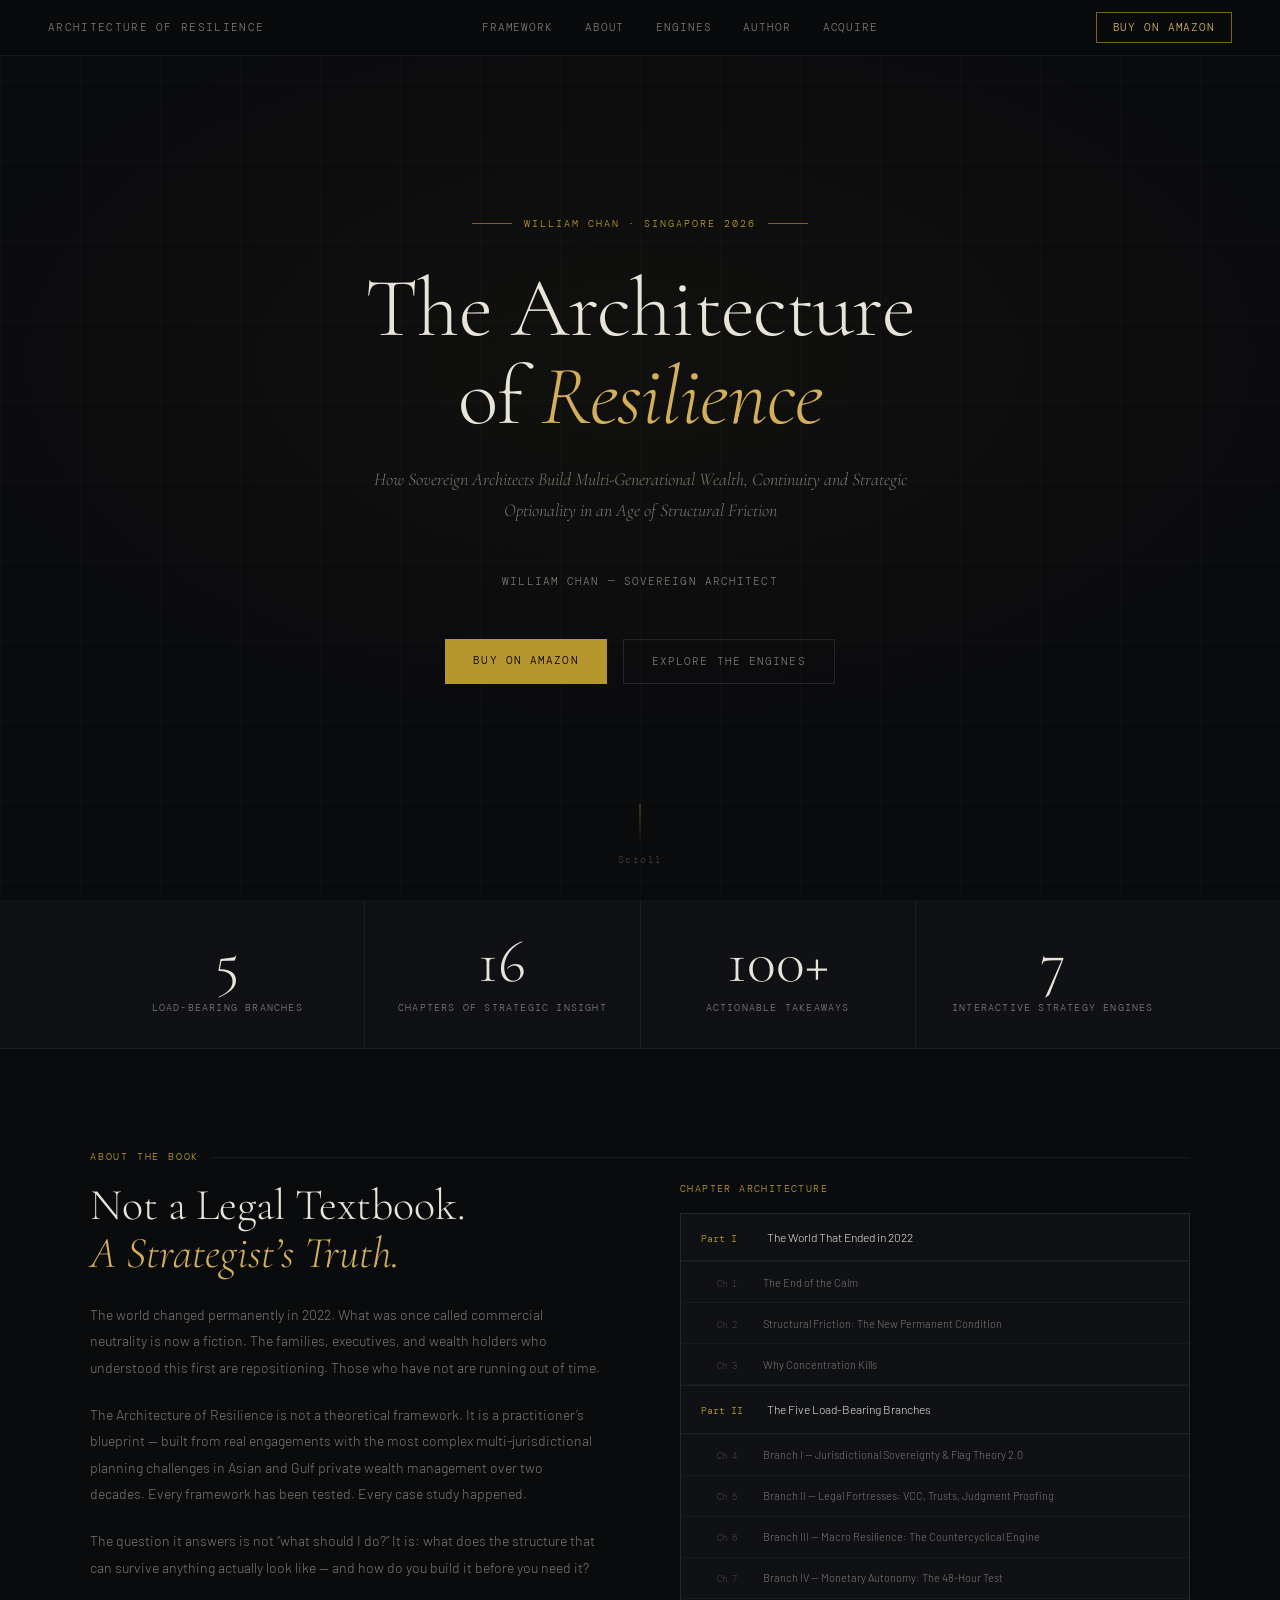
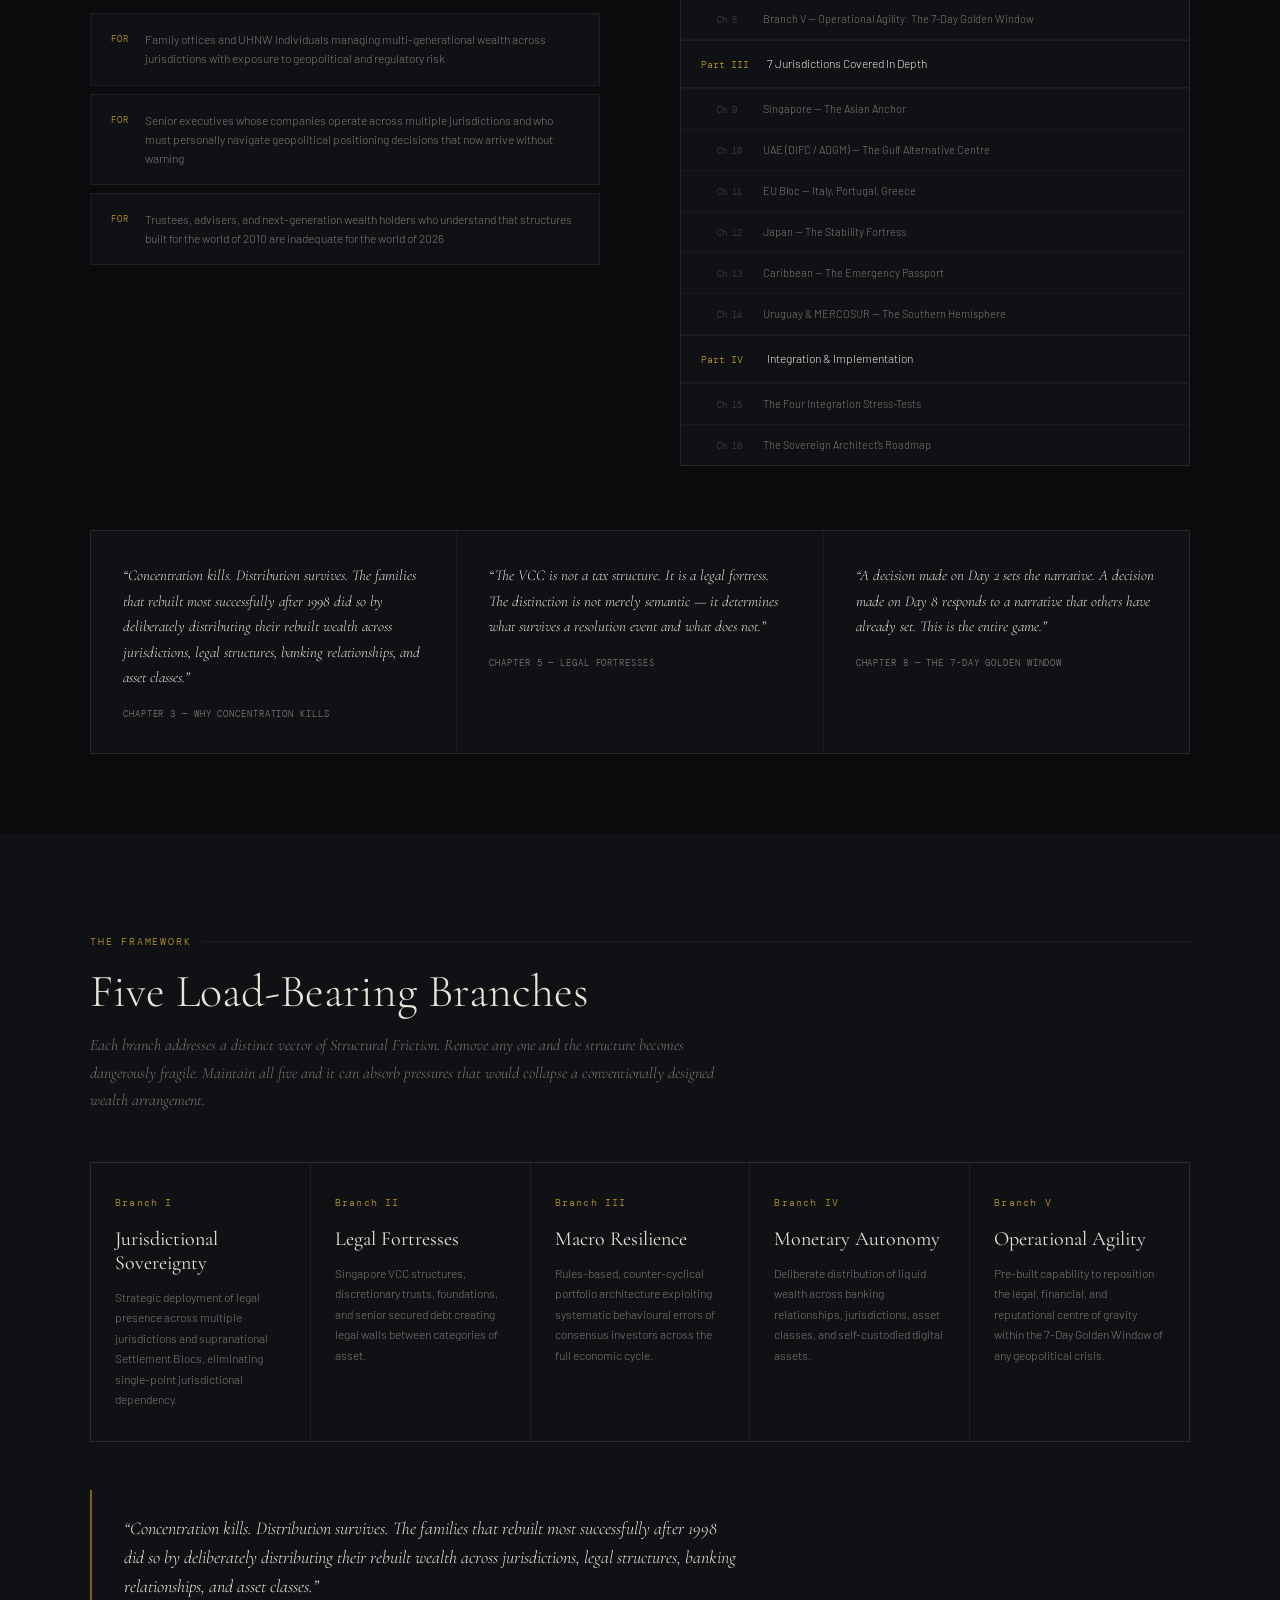
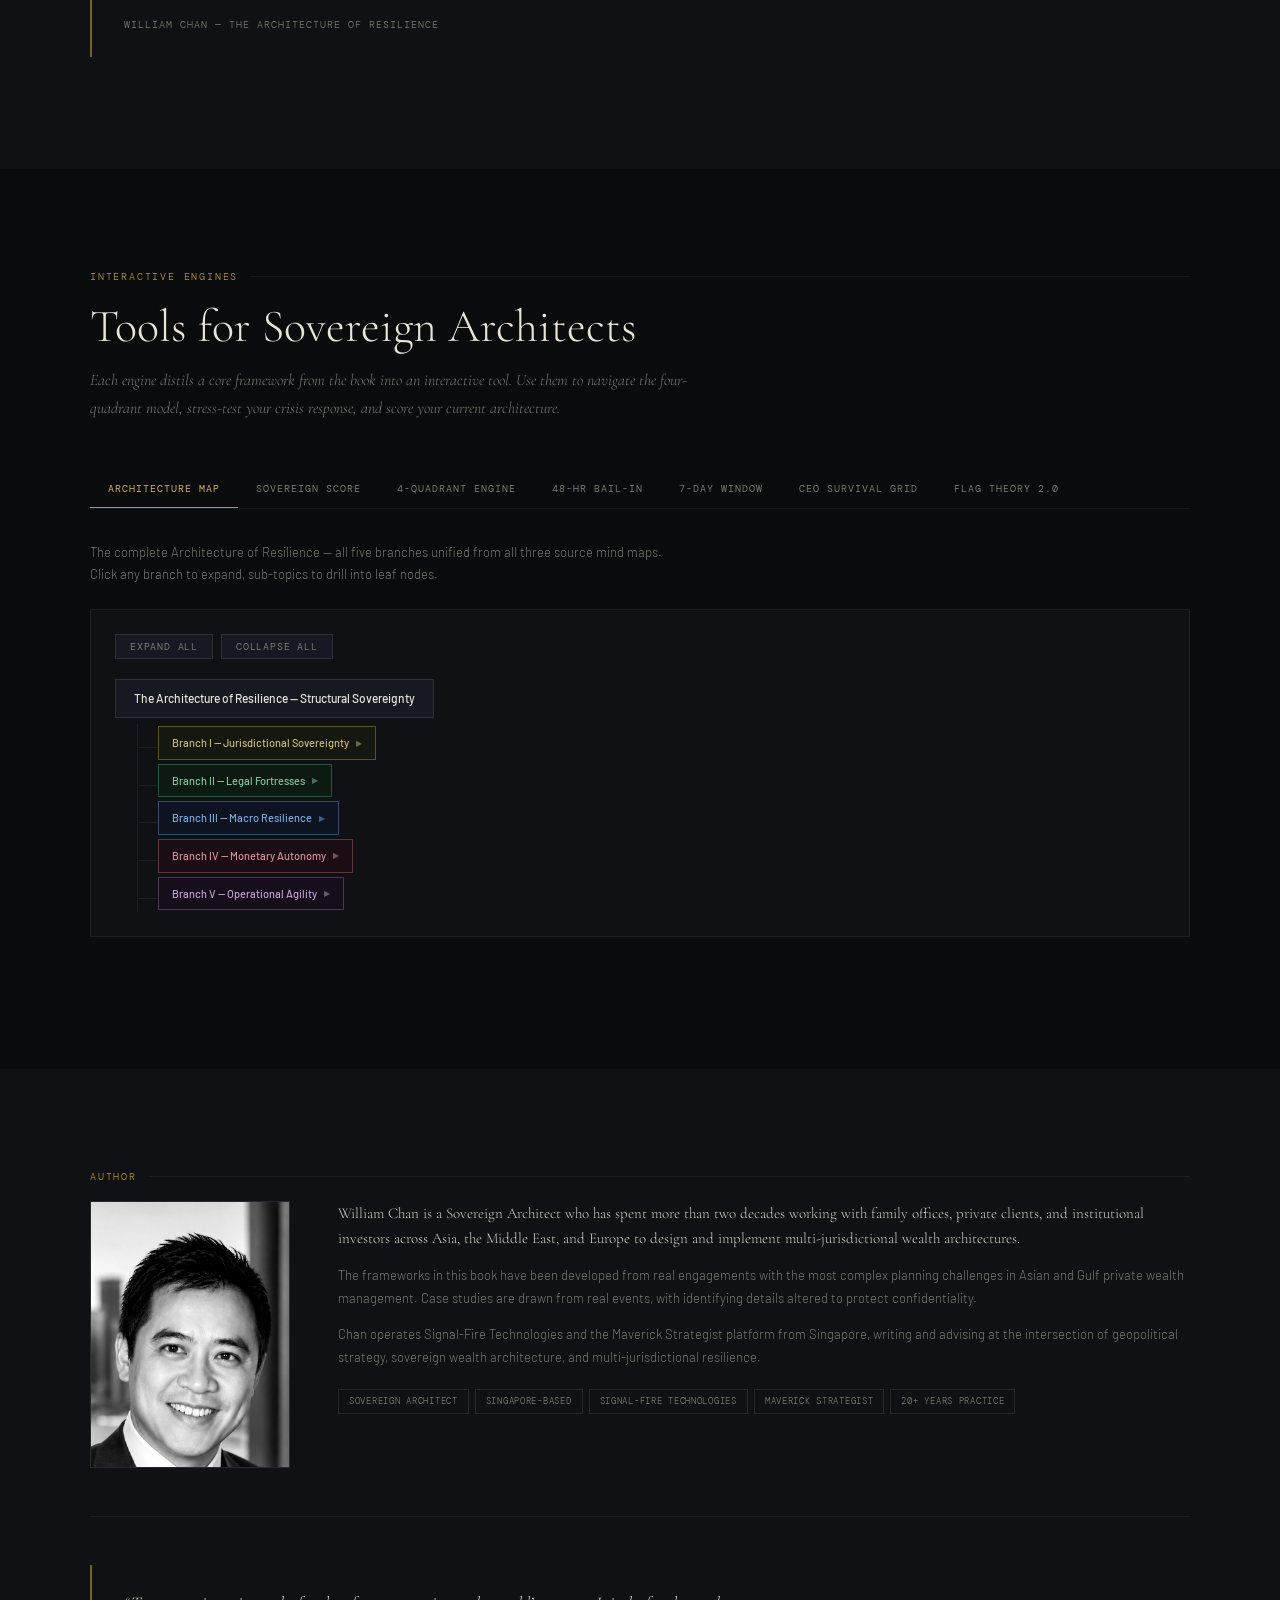
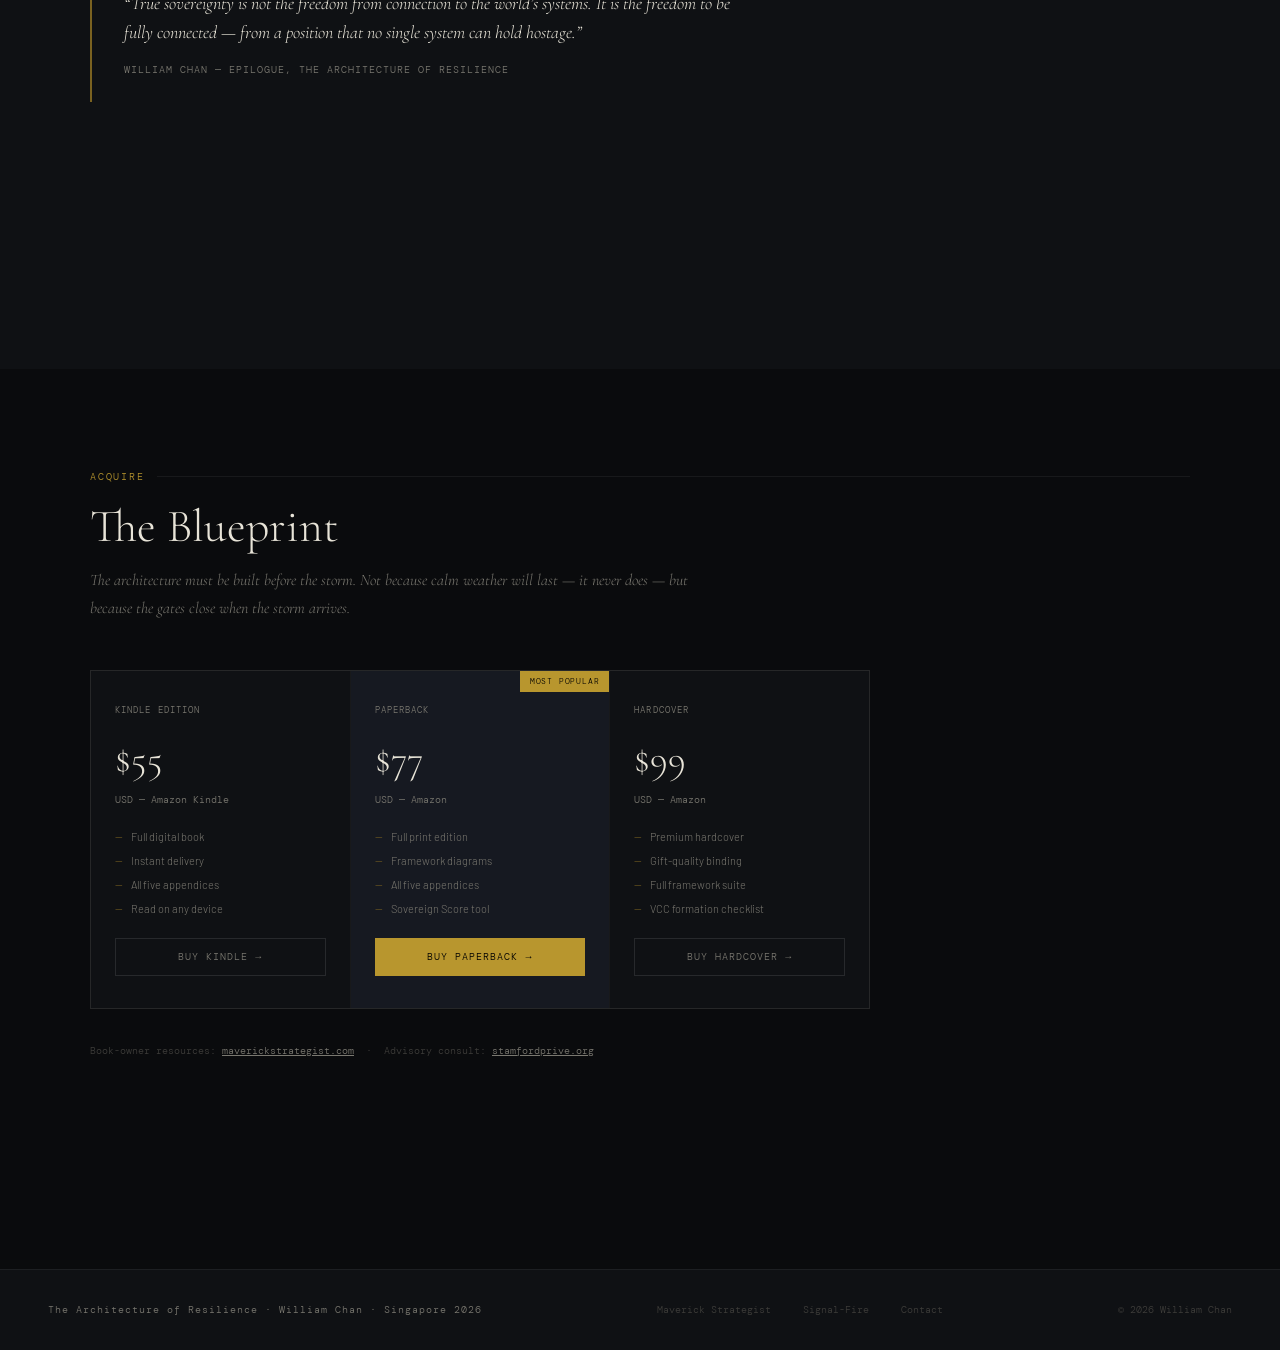
==== commit 7741de20: "Add STACKNATION engines page, swap author headshot, add STACKNATION card to home library" ====
--- a/architecture/index.html
+++ b/architecture/index.html
@@ -466,7 +466,7 @@
   <div class="si">
     <div class="eyebrow">Author</div>
     <div class="agrid">
-      <div><img class="aphoto" src="[data-uri]